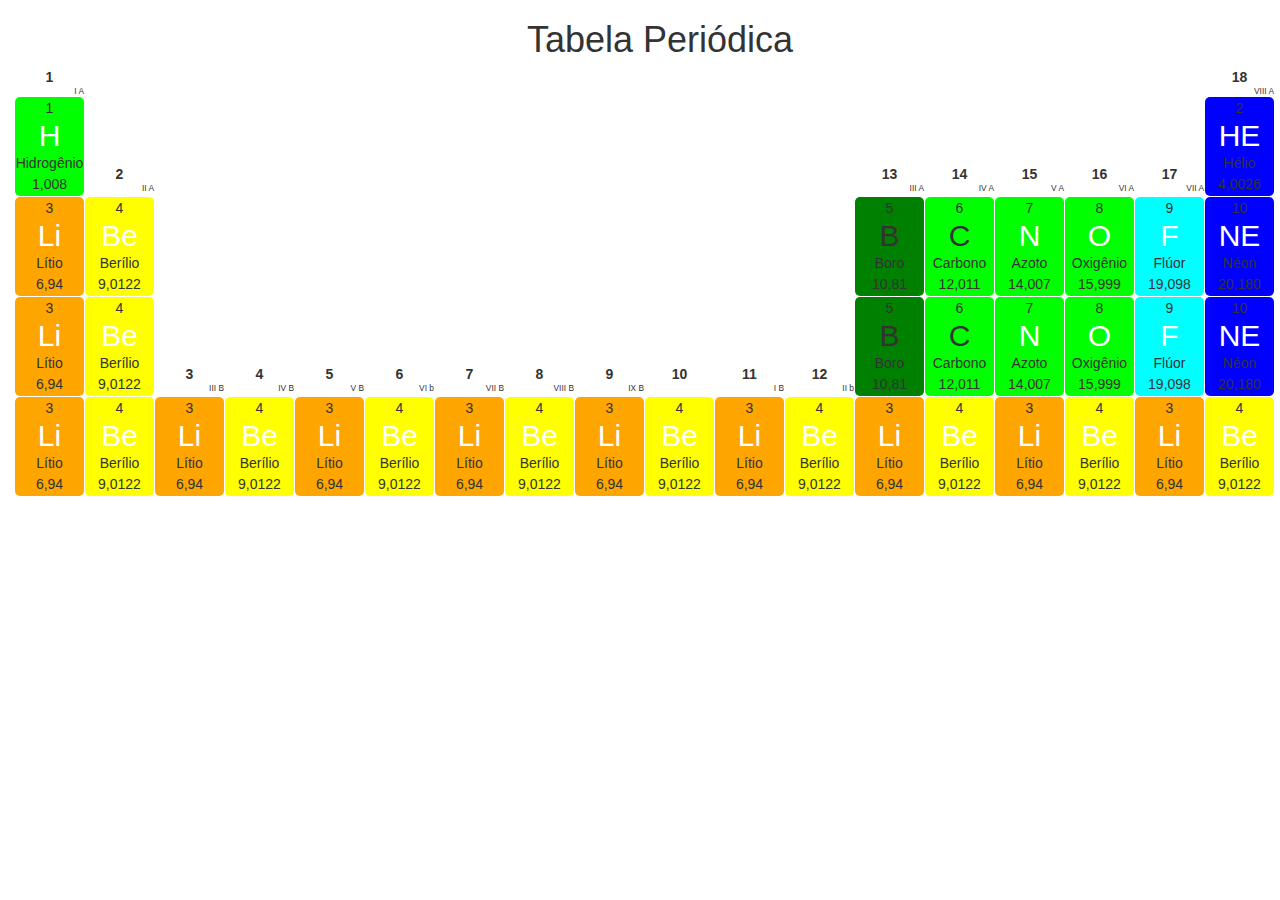
==== index.html @ c28693e0 "faz estrutura" ====
<!DOCTYPE html>
<html>
<head>
	<meta charset="UTF-8">
	<title>Tabela periódica</title>
	<link rel="stylesheet" type="text/css" href="css/bootstrap.min.css">
	<link rel="stylesheet" type="text/css" href="css/style.css">
	<script type="text/javascript" src="js/bootstrap.min.js"></script>
</head>
<body>
	<div class="container tabela">
		<div class="row">
			<h1 class="tabela__titulo text-center">Tabela Periódica</h1>
		</div>
		<div class="col-xs-12">

			<div id="zero_linha" class="row">

				<!-- 1A -->
				<div class="numero_coluna float-left">
					<h2 class="coluna__titulo text-center">1</h2>
					<p class="coluna__titulo--roman float-right">I A</p>
				</div>

				<!-- 8A -->
				<div class="numero_coluna float-left m-1120-l">
					<h2 class="coluna__titulo text-center">18</h2>
					<p class="coluna__titulo--roman float-right">VIII A</p>
				</div>
			</div>

			<!-- Primeira linha -->
			<div id="primera_linha" class="row">

				<div class="elemento elemento--verde-claro">
					<p class="elemento__num-atom text-center">1</p>
					<h2 class="elemento__sigla text--white text-center">H</h2>
					<p class="elemento__nome text-center">Hidrogênio</p>
					<p class="elemento__massa text-center">1,008</p>
				</div>

				<!-- 2A -->
				<div class="numero_coluna float-left numero_coluna--meio">
					<h2 class="coluna__titulo text-center">2</h2>
					<p class="coluna__titulo--roman float-right">II A</p>
				</div>

				<!-- 3A -->
				<div class="numero_coluna float-left m-700-l numero_coluna--meio ">
					<h2 class="coluna__titulo text-center">13</h2>
					<p class="coluna__titulo--roman float-right">III A</p>
				</div>

				<!-- 4A -->
				<div class="numero_coluna float-left numero_coluna--meio ">
					<h2 class="coluna__titulo text-center">14</h2>
					<p class="coluna__titulo--roman float-right">IV A</p>
				</div>

				<!-- 5A -->
				<div class="numero_coluna float-left numero_coluna--meio ">
					<h2 class="coluna__titulo text-center">15</h2>
					<p class="coluna__titulo--roman float-right">V A</p>
				</div>

				<!-- 6A -->
				<div class="numero_coluna float-left numero_coluna--meio ">
					<h2 class="coluna__titulo text-center">16</h2>
					<p class="coluna__titulo--roman float-right">VI A</p>
				</div>

				<!-- 7A -->
				<div class="numero_coluna float-left numero_coluna--meio ">
					<h2 class="coluna__titulo text-center">17</h2>
					<p class="coluna__titulo--roman float-right">VII A</p>
				</div>

				<div class="elemento elemento--azul">
					<p class="elemento__num-atom text-center">2</p>
					<h2 class="elemento__sigla text--white text-center">HE</h2>
					<p class="elemento__nome text-center">Hélio</p>
					<p class="elemento__massa text-center">4,0026</p>
				</div>
			</div>

			<!-- Segunda linha -->
			<div id="segunda_linha" class="row">
				
				<div class="elemento elemento--laranja">
					<p class="elemento__num-atom text-center">3</p>
					<h2 class="elemento__sigla text--white text-center">Li</h2>
					<p class="elemento__nome text-center">Lítio</p>
					<p class="elemento__massa text-center">6,94</p>
				</div>
				<div class="elemento elemento--amarelo">
					<p class="elemento__num-atom text-center">4</p>
					<h2 class="elemento__sigla text--white text-center">Be</h2>
					<p class="elemento__nome text-center">Berílio</p>
					<p class="elemento__massa text-center">9,0122</p>
				</div>

				<div class="elemento elemento--verde m-700-l">
					<p class="elemento__num-atom text-center">5</p>
					<h2 class="elemento__sigla text-center">B</h2>
					<p class="elemento__nome text-center">Boro</p>
					<p class="elemento__massa text-center">10,81</p>
				</div>
				<div class="elemento elemento--verde-claro">
					<p class="elemento__num-atom text-center">6</p>
					<h2 class="elemento__sigla text-center">C</h2>
					<p class="elemento__nome text-center">Carbono</p>
					<p class="elemento__massa text-center">12,011</p>
				</div>
				<div class="elemento elemento--verde-claro">
					<p class="elemento__num-atom text-center">7</p>
					<h2 class="elemento__sigla text--white text-center">N</h2>
					<p class="elemento__nome text-center">Azoto</p>
					<p class="elemento__massa text-center">14,007</p>
				</div>
				<div class="elemento elemento--verde-claro">
					<p class="elemento__num-atom text-center">8</p>
					<h2 class="elemento__sigla text--white text-center">O</h2>
					<p class="elemento__nome text-center">Oxigênio</p>
					<p class="elemento__massa text-center">15,999</p>
				</div>
				<div class="elemento elemento--ciano">
					<p class="elemento__num-atom text-center">9</p>
					<h2 class="elemento__sigla text--white text-center">F</h2>
					<p class="elemento__nome text-center">Flúor</p>
					<p class="elemento__massa text-center">19,098</p>
				</div>
				<div class="elemento elemento--azul">
					<p class="elemento__num-atom text-center">10</p>
					<h2 class="elemento__sigla text--white text-center">NE</h2>
					<p class="elemento__nome text-center">Néon</p>
					<p class="elemento__massa text-center">20,180</p>
				</div>

			</div>

			<!-- Tercera linha -->
			<div id="terceira_linha" class="row">
				
				<div class="elemento elemento--laranja">
					<p class="elemento__num-atom text-center">3</p>
					<h2 class="elemento__sigla text--white text-center">Li</h2>
					<p class="elemento__nome text-center">Lítio</p>
					<p class="elemento__massa text-center">6,94</p>
				</div>
				<div class="elemento elemento--amarelo">
					<p class="elemento__num-atom text-center">4</p>
					<h2 class="elemento__sigla text--white text-center">Be</h2>
					<p class="elemento__nome text-center">Berílio</p>
					<p class="elemento__massa text-center">9,0122</p>
				</div>

				<!-- Famílias -->
				<!-- 3B -->
				<div class="numero_coluna float-left numero_coluna--meio ">
					<h2 class="coluna__titulo text-center">3</h2>
					<p class="coluna__titulo--roman float-right">III B</p>
				</div>

				<!-- 4B -->
				<div class="numero_coluna float-left numero_coluna--meio ">
					<h2 class="coluna__titulo text-center">4</h2>
					<p class="coluna__titulo--roman float-right">IV B</p>
				</div>

				<!-- 5B -->
				<div class="numero_coluna float-left numero_coluna--meio ">
					<h2 class="coluna__titulo text-center">5</h2>
					<p class="coluna__titulo--roman float-right">V B</p>
				</div>

				<!-- 6B -->
				<div class="numero_coluna float-left numero_coluna--meio ">
					<h2 class="coluna__titulo text-center">6</h2>
					<p class="coluna__titulo--roman float-right">VI b</p>
				</div>

				<!-- 7B -->
				<div class="numero_coluna float-left numero_coluna--meio ">
					<h2 class="coluna__titulo text-center">7</h2>
					<p class="coluna__titulo--roman float-right">VII B</p>
				</div>

				<!-- 8B -->
				<div class="numero_coluna float-left numero_coluna--meio ">
					<h2 class="coluna__titulo text-center">8</h2>
					<p class="coluna__titulo--roman float-right">VIII B</p>
				</div>

				<!-- 9B -->
				<div class="numero_coluna float-left numero_coluna--meio ">
					<h2 class="coluna__titulo text-center">9</h2>
					<p class="coluna__titulo--roman float-right">IX B</p>
				</div>

				<!-- 10B -->
				<div class="numero_coluna float-left numero_coluna--meio ">
					<h2 class="coluna__titulo text-center">10</h2>
					<p class="coluna__titulo--roman float-right"></p>
				</div>

				<!-- 11B -->
				<div class="numero_coluna float-left numero_coluna--meio ">
					<h2 class="coluna__titulo text-center">11</h2>
					<p class="coluna__titulo--roman float-right">I B</p>
				</div>

				<!-- 12B -->
				<div class="numero_coluna float-left numero_coluna--meio ">
					<h2 class="coluna__titulo text-center">12</h2>
					<p class="coluna__titulo--roman float-right">II b</p>
				</div>

				<div class="elemento elemento--verde">
					<p class="elemento__num-atom text-center">5</p>
					<h2 class="elemento__sigla text-center">B</h2>
					<p class="elemento__nome text-center">Boro</p>
					<p class="elemento__massa text-center">10,81</p>
				</div>
				<div class="elemento elemento--verde-claro">
					<p class="elemento__num-atom text-center">6</p>
					<h2 class="elemento__sigla text-center">C</h2>
					<p class="elemento__nome text-center">Carbono</p>
					<p class="elemento__massa text-center">12,011</p>
				</div>
				<div class="elemento elemento--verde-claro">
					<p class="elemento__num-atom text-center">7</p>
					<h2 class="elemento__sigla text--white text-center">N</h2>
					<p class="elemento__nome text-center">Azoto</p>
					<p class="elemento__massa text-center">14,007</p>
				</div>
				<div class="elemento elemento--verde-claro">
					<p class="elemento__num-atom text-center">8</p>
					<h2 class="elemento__sigla text--white text-center">O</h2>
					<p class="elemento__nome text-center">Oxigênio</p>
					<p class="elemento__massa text-center">15,999</p>
				</div>
				<div class="elemento elemento--ciano">
					<p class="elemento__num-atom text-center">9</p>
					<h2 class="elemento__sigla text--white text-center">F</h2>
					<p class="elemento__nome text-center">Flúor</p>
					<p class="elemento__massa text-center">19,098</p>
				</div>
				<div class="elemento elemento--azul">
					<p class="elemento__num-atom text-center">10</p>
					<h2 class="elemento__sigla text--white text-center">NE</h2>
					<p class="elemento__nome text-center">Néon</p>
					<p class="elemento__massa text-center">20,180</p>
				</div>

			</div>

			<!-- Tercera linha -->
			<div id="quarta_linha" class="row">
				
				<!-- Esquerda -->
				<div class="elemento elemento--laranja">
					<p class="elemento__num-atom text-center">3</p>
					<h2 class="elemento__sigla text--white text-center">Li</h2>
					<p class="elemento__nome text-center">Lítio</p>
					<p class="elemento__massa text-center">6,94</p>
				</div>
				<div class="elemento elemento--amarelo">
					<p class="elemento__num-atom text-center">4</p>
					<h2 class="elemento__sigla text--white text-center">Be</h2>
					<p class="elemento__nome text-center">Berílio</p>
					<p class="elemento__massa text-center">9,0122</p>
				</div>
				<div class="elemento elemento--laranja">
					<p class="elemento__num-atom text-center">3</p>
					<h2 class="elemento__sigla text--white text-center">Li</h2>
					<p class="elemento__nome text-center">Lítio</p>
					<p class="elemento__massa text-center">6,94</p>
				</div>
				<div class="elemento elemento--amarelo">
					<p class="elemento__num-atom text-center">4</p>
					<h2 class="elemento__sigla text--white text-center">Be</h2>
					<p class="elemento__nome text-center">Berílio</p>
					<p class="elemento__massa text-center">9,0122</p>
				</div>
				<div class="elemento elemento--laranja">
					<p class="elemento__num-atom text-center">3</p>
					<h2 class="elemento__sigla text--white text-center">Li</h2>
					<p class="elemento__nome text-center">Lítio</p>
					<p class="elemento__massa text-center">6,94</p>
				</div>
				<div class="elemento elemento--amarelo">
					<p class="elemento__num-atom text-center">4</p>
					<h2 class="elemento__sigla text--white text-center">Be</h2>
					<p class="elemento__nome text-center">Berílio</p>
					<p class="elemento__massa text-center">9,0122</p>
				</div>
				<div class="elemento elemento--laranja">
					<p class="elemento__num-atom text-center">3</p>
					<h2 class="elemento__sigla text--white text-center">Li</h2>
					<p class="elemento__nome text-center">Lítio</p>
					<p class="elemento__massa text-center">6,94</p>
				</div>
				<div class="elemento elemento--amarelo">
					<p class="elemento__num-atom text-center">4</p>
					<h2 class="elemento__sigla text--white text-center">Be</h2>
					<p class="elemento__nome text-center">Berílio</p>
					<p class="elemento__massa text-center">9,0122</p>
				</div>
				<div class="elemento elemento--laranja">
					<p class="elemento__num-atom text-center">3</p>
					<h2 class="elemento__sigla text--white text-center">Li</h2>
					<p class="elemento__nome text-center">Lítio</p>
					<p class="elemento__massa text-center">6,94</p>
				</div>
				<div class="elemento elemento--amarelo">
					<p class="elemento__num-atom text-center">4</p>
					<h2 class="elemento__sigla text--white text-center">Be</h2>
					<p class="elemento__nome text-center">Berílio</p>
					<p class="elemento__massa text-center">9,0122</p>
				</div>
				<div class="elemento elemento--laranja">
					<p class="elemento__num-atom text-center">3</p>
					<h2 class="elemento__sigla text--white text-center">Li</h2>
					<p class="elemento__nome text-center">Lítio</p>
					<p class="elemento__massa text-center">6,94</p>
				</div>
				<div class="elemento elemento--amarelo">
					<p class="elemento__num-atom text-center">4</p>
					<h2 class="elemento__sigla text--white text-center">Be</h2>
					<p class="elemento__nome text-center">Berílio</p>
					<p class="elemento__massa text-center">9,0122</p>
				</div>
				<div class="elemento elemento--laranja">
					<p class="elemento__num-atom text-center">3</p>
					<h2 class="elemento__sigla text--white text-center">Li</h2>
					<p class="elemento__nome text-center">Lítio</p>
					<p class="elemento__massa text-center">6,94</p>
				</div>
				<div class="elemento elemento--amarelo">
					<p class="elemento__num-atom text-center">4</p>
					<h2 class="elemento__sigla text--white text-center">Be</h2>
					<p class="elemento__nome text-center">Berílio</p>
					<p class="elemento__massa text-center">9,0122</p>
				</div>
				<div class="elemento elemento--laranja">
					<p class="elemento__num-atom text-center">3</p>
					<h2 class="elemento__sigla text--white text-center">Li</h2>
					<p class="elemento__nome text-center">Lítio</p>
					<p class="elemento__massa text-center">6,94</p>
				</div>
				<div class="elemento elemento--amarelo">
					<p class="elemento__num-atom text-center">4</p>
					<h2 class="elemento__sigla text--white text-center">Be</h2>
					<p class="elemento__nome text-center">Berílio</p>
					<p class="elemento__massa text-center">9,0122</p>
				</div>
				<div class="elemento elemento--laranja">
					<p class="elemento__num-atom text-center">3</p>
					<h2 class="elemento__sigla text--white text-center">Li</h2>
					<p class="elemento__nome text-center">Lítio</p>
					<p class="elemento__massa text-center">6,94</p>
				</div>
				<div class="elemento elemento--amarelo">
					<p class="elemento__num-atom text-center">4</p>
					<h2 class="elemento__sigla text--white text-center">Be</h2>
					<p class="elemento__nome text-center">Berílio</p>
					<p class="elemento__massa text-center">9,0122</p>
				</div>

			</div>


		</div>
	</div>

</body>
</html>
---- css/style.css ----
.tabela__titulo {
	width: 100%;
}

.tabela {
	width: 1320px; /*  18*(largura do elemento + margem) + 60 do padding da row */
}

.numero_coluna {
	float-left;
	width: 69px; /* largura do elemento */
	margin-right: 1px;
}

.numero_coluna--meio {
	height:99px;
	padding-top: 70px;
}

.coluna__titulo {
	font-size: 1em;
	font-weight: bold;
	margin: 0px;
}

.coluna__titulo--roman {
	margin: 0px;
	font-size: 0.6em;
}

.elemento {
	height:99px;
	width:69px;
	margin-bottom: 1px;
	margin-left: 0px;
	margin-right: 1px;
	margin-top: 0px;
	border-radius: 5px;
	float:left;
}

.elemento--verde-claro {
	background-color: lime;
}

.elemento--azul {
	background-color: blue;
}

.elemento--amarelo {
	background-color: yellow;
}

.elemento--laranja {
	background-color: orange;
}

.elemento--verde {
	background-color: green;
}

.elemento--ciano {
	background-color: cyan;
}

.text--white {
	color:white;
}

.elemento__num-atom {
	margin-top: 1px;
	margin-bottom: 1px; 
}

.elemento__sigla {
	margin-top: 1px;
	margin-bottom: 1px; 
}

.elemento__nome {
	margin-top: 1px;
	margin-bottom: 1px; 
}

.elemento__massa {
	margin-top: 1px;
	margin-bottom: 1px; 
}

.float-right {
	float:right;
}

.float-left {
	float:left;
}

.m-1120-l {
	margin-left: 1120px;
}

.m-700-l {
	margin-left: 700px;
}
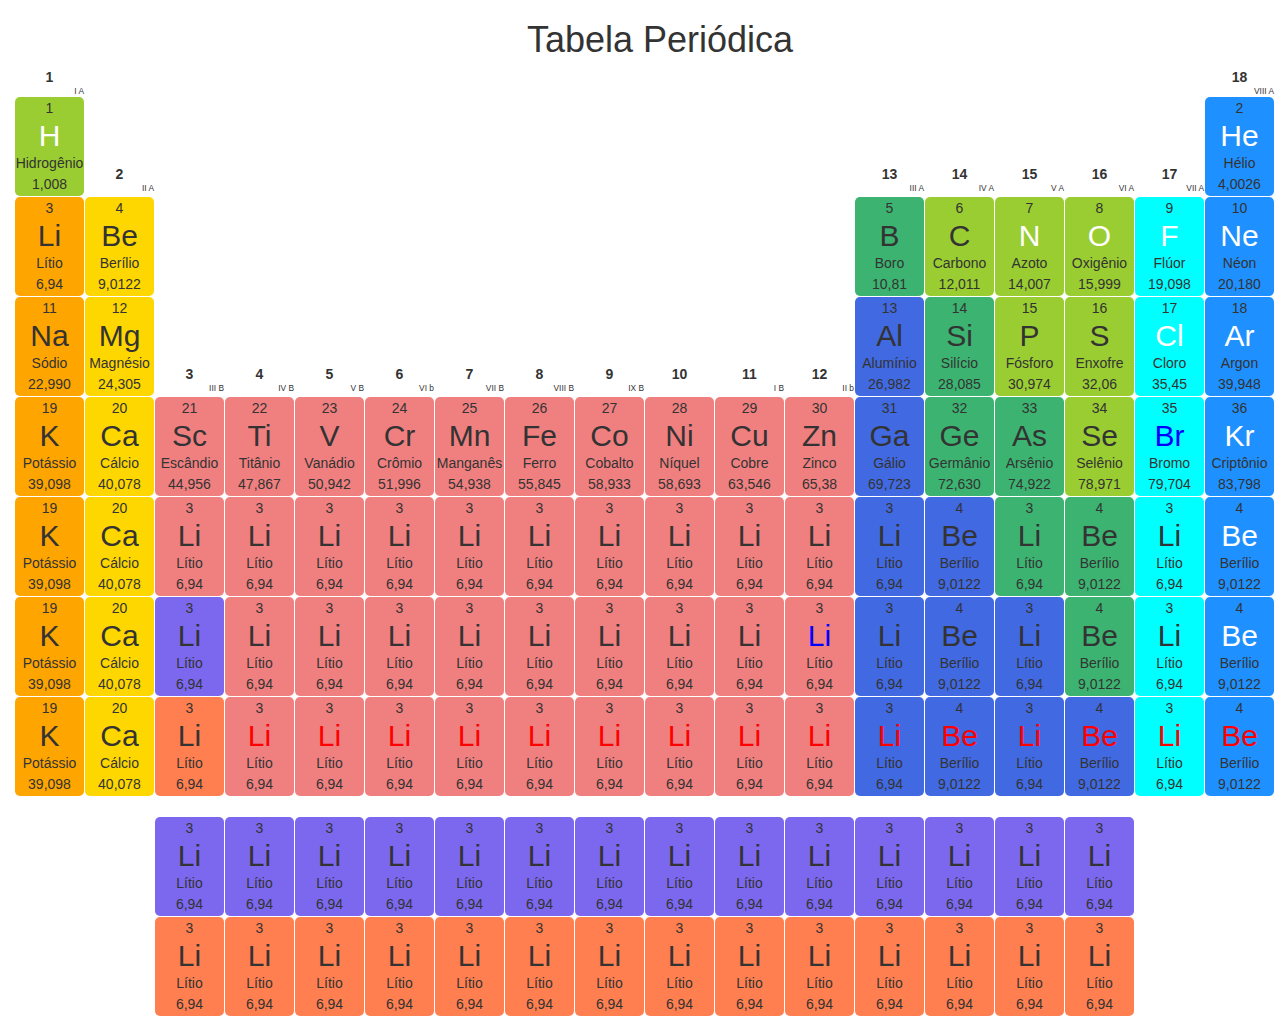
==== commit c66a5935: "corzinhas novas" ====
--- a/index.html
+++ b/index.html
@@ -29,6 +29,8 @@
 				</div>
 			</div>
 
+
+
 			<!-- Primeira linha -->
 			<div id="primera_linha" class="row">
 
@@ -77,7 +79,7 @@
 
 				<div class="elemento elemento--azul">
 					<p class="elemento__num-atom text-center">2</p>
-					<h2 class="elemento__sigla text--white text-center">HE</h2>
+					<h2 class="elemento__sigla text--white text-center">He</h2>
 					<p class="elemento__nome text-center">Hélio</p>
 					<p class="elemento__massa text-center">4,0026</p>
 				</div>
@@ -88,16 +90,17 @@
 				
 				<div class="elemento elemento--laranja">
 					<p class="elemento__num-atom text-center">3</p>
-					<h2 class="elemento__sigla text--white text-center">Li</h2>
+					<h2 class="elemento__sigla text-center">Li</h2>
 					<p class="elemento__nome text-center">Lítio</p>
 					<p class="elemento__massa text-center">6,94</p>
 				</div>
 				<div class="elemento elemento--amarelo">
 					<p class="elemento__num-atom text-center">4</p>
-					<h2 class="elemento__sigla text--white text-center">Be</h2>
+					<h2 class="elemento__sigla text-center">Be</h2>
 					<p class="elemento__nome text-center">Berílio</p>
 					<p class="elemento__massa text-center">9,0122</p>
 				</div>
+
 
 				<div class="elemento elemento--verde m-700-l">
 					<p class="elemento__num-atom text-center">5</p>
@@ -131,7 +134,7 @@
 				</div>
 				<div class="elemento elemento--azul">
 					<p class="elemento__num-atom text-center">10</p>
-					<h2 class="elemento__sigla text--white text-center">NE</h2>
+					<h2 class="elemento__sigla text--white text-center">Ne</h2>
 					<p class="elemento__nome text-center">Néon</p>
 					<p class="elemento__massa text-center">20,180</p>
 				</div>
@@ -142,234 +145,761 @@
 			<div id="terceira_linha" class="row">
 				
 				<div class="elemento elemento--laranja">
-					<p class="elemento__num-atom text-center">3</p>
-					<h2 class="elemento__sigla text--white text-center">Li</h2>
-					<p class="elemento__nome text-center">Lítio</p>
-					<p class="elemento__massa text-center">6,94</p>
+					<p class="elemento__num-atom text-center">11</p>
+					<h2 class="elemento__sigla text-center">Na</h2>
+					<p class="elemento__nome text-center">Sódio</p>
+					<p class="elemento__massa text-center">22,990</p>
 				</div>
 				<div class="elemento elemento--amarelo">
+					<p class="elemento__num-atom text-center">12</p>
+					<h2 class="elemento__sigla text-center">Mg</h2>
+					<p class="elemento__nome text-center">Magnésio</p>
+					<p class="elemento__massa text-center">24,305</p>
+				</div>
+
+				<!-- Famílias -->
+				<!-- 3B -->
+				<div class="numero_coluna float-left numero_coluna--meio ">
+					<h2 class="coluna__titulo text-center">3</h2>
+					<p class="coluna__titulo--roman float-right">III B</p>
+				</div>
+
+				<!-- 4B -->
+				<div class="numero_coluna float-left numero_coluna--meio ">
+					<h2 class="coluna__titulo text-center">4</h2>
+					<p class="coluna__titulo--roman float-right">IV B</p>
+				</div>
+
+				<!-- 5B -->
+				<div class="numero_coluna float-left numero_coluna--meio ">
+					<h2 class="coluna__titulo text-center">5</h2>
+					<p class="coluna__titulo--roman float-right">V B</p>
+				</div>
+
+				<!-- 6B -->
+				<div class="numero_coluna float-left numero_coluna--meio ">
+					<h2 class="coluna__titulo text-center">6</h2>
+					<p class="coluna__titulo--roman float-right">VI b</p>
+				</div>
+
+				<!-- 7B -->
+				<div class="numero_coluna float-left numero_coluna--meio ">
+					<h2 class="coluna__titulo text-center">7</h2>
+					<p class="coluna__titulo--roman float-right">VII B</p>
+				</div>
+
+				<!-- 8B -->
+				<div class="numero_coluna float-left numero_coluna--meio ">
+					<h2 class="coluna__titulo text-center">8</h2>
+					<p class="coluna__titulo--roman float-right">VIII B</p>
+				</div>
+
+				<!-- 9B -->
+				<div class="numero_coluna float-left numero_coluna--meio ">
+					<h2 class="coluna__titulo text-center">9</h2>
+					<p class="coluna__titulo--roman float-right">IX B</p>
+				</div>
+
+				<!-- 10B -->
+				<div class="numero_coluna float-left numero_coluna--meio ">
+					<h2 class="coluna__titulo text-center">10</h2>
+					<p class="coluna__titulo--roman float-right"></p>
+				</div>
+
+				<!-- 11B -->
+				<div class="numero_coluna float-left numero_coluna--meio ">
+					<h2 class="coluna__titulo text-center">11</h2>
+					<p class="coluna__titulo--roman float-right">I B</p>
+				</div>
+
+				<!-- 12B -->
+				<div class="numero_coluna float-left numero_coluna--meio ">
+					<h2 class="coluna__titulo text-center">12</h2>
+					<p class="coluna__titulo--roman float-right">II b</p>
+				</div>
+
+				<div class="elemento elemento--azul-royal">
+					<p class="elemento__num-atom text-center">13</p>
+					<h2 class="elemento__sigla text-center">Al</h2>
+					<p class="elemento__nome text-center">Alumínio</p>
+					<p class="elemento__massa text-center">26,982</p>
+				</div>
+				<div class="elemento elemento--verde">
+					<p class="elemento__num-atom text-center">14</p>
+					<h2 class="elemento__sigla text-center">Si</h2>
+					<p class="elemento__nome text-center">Silício</p>
+					<p class="elemento__massa text-center">28,085</p>
+				</div>
+				<div class="elemento elemento--verde-claro">
+					<p class="elemento__num-atom text-center">15</p>
+					<h2 class="elemento__sigla text-center">P</h2>
+					<p class="elemento__nome text-center">Fósforo</p>
+					<p class="elemento__massa text-center">30,974</p>
+				</div>
+				<div class="elemento elemento--verde-claro">
+					<p class="elemento__num-atom text-center">16</p>
+					<h2 class="elemento__sigla text-center">S</h2>
+					<p class="elemento__nome text-center">Enxofre</p>
+					<p class="elemento__massa text-center">32,06</p>
+				</div>
+				<div class="elemento elemento--ciano">
+					<p class="elemento__num-atom text-center">17</p>
+					<h2 class="elemento__sigla text--white text-center">Cl</h2>
+					<p class="elemento__nome text-center">Cloro</p>
+					<p class="elemento__massa text-center">35,45</p>
+				</div>
+				<div class="elemento elemento--azul">
+					<p class="elemento__num-atom text-center">18</p>
+					<h2 class="elemento__sigla text--white text-center">Ar</h2>
+					<p class="elemento__nome text-center">Argon</p>
+					<p class="elemento__massa text-center">39,948</p>
+				</div>
+
+			</div>
+
+			<!-- Quarta linha -->
+			<div id="quarta_linha" class="row">
+				
+				<!-- Esquerda -->
+				<div class="elemento elemento--laranja">
+					<p class="elemento__num-atom text-center">19</p>
+					<h2 class="elemento__sigla text-center">K</h2>
+					<p class="elemento__nome text-center">Potássio</p>
+					<p class="elemento__massa text-center">39,098</p>
+				</div>
+				<div class="elemento elemento--amarelo">
+					<p class="elemento__num-atom text-center">20</p>
+					<h2 class="elemento__sigla text-center">Ca</h2>
+					<p class="elemento__nome text-center">Cálcio</p>
+					<p class="elemento__massa text-center">40,078</p>
+				</div>
+				<div class="elemento elemento--rosa">
+					<p class="elemento__num-atom text-center">21</p>
+					<h2 class="elemento__sigla text-center">Sc</h2>
+					<p class="elemento__nome text-center">Escândio</p>
+					<p class="elemento__massa text-center">44,956</p>
+				</div>
+				<div class="elemento elemento--rosa">
+					<p class="elemento__num-atom text-center">22</p>
+					<h2 class="elemento__sigla text-center">Ti</h2>
+					<p class="elemento__nome text-center">Titânio</p>
+					<p class="elemento__massa text-center">47,867</p>
+				</div>
+				<div class="elemento elemento--rosa">
+					<p class="elemento__num-atom text-center">23</p>
+					<h2 class="elemento__sigla text-center">V</h2>
+					<p class="elemento__nome text-center">Vanádio</p>
+					<p class="elemento__massa text-center">50,942</p>
+				</div>
+				<div class="elemento elemento--rosa">
+					<p class="elemento__num-atom text-center">24</p>
+					<h2 class="elemento__sigla text-center">Cr</h2>
+					<p class="elemento__nome text-center">Crômio</p>
+					<p class="elemento__massa text-center">51,996</p>
+				</div>
+				<div class="elemento elemento--rosa">
+					<p class="elemento__num-atom text-center">25</p>
+					<h2 class="elemento__sigla text-center">Mn</h2>
+					<p class="elemento__nome text-center">Manganês</p>
+					<p class="elemento__massa text-center">54,938</p>
+				</div>
+				<div class="elemento elemento--rosa">
+					<p class="elemento__num-atom text-center">26</p>
+					<h2 class="elemento__sigla text-center">Fe</h2>
+					<p class="elemento__nome text-center">Ferro</p>
+					<p class="elemento__massa text-center">55,845</p>
+				</div>
+				<div class="elemento elemento--rosa">
+					<p class="elemento__num-atom text-center">27</p>
+					<h2 class="elemento__sigla text-center">Co</h2>
+					<p class="elemento__nome text-center">Cobalto</p>
+					<p class="elemento__massa text-center">58,933</p>
+				</div>
+				<div class="elemento elemento--rosa">
+					<p class="elemento__num-atom text-center">28</p>
+					<h2 class="elemento__sigla text-center">Ni</h2>
+					<p class="elemento__nome text-center">Níquel</p>
+					<p class="elemento__massa text-center">58,693</p>
+				</div>
+				<div class="elemento elemento--rosa">
+					<p class="elemento__num-atom text-center">29</p>
+					<h2 class="elemento__sigla text-center">Cu</h2>
+					<p class="elemento__nome text-center">Cobre</p>
+					<p class="elemento__massa text-center">63,546</p>
+				</div>
+				<div class="elemento elemento--rosa">
+					<p class="elemento__num-atom text-center">30</p>
+					<h2 class="elemento__sigla text-center">Zn</h2>
+					<p class="elemento__nome text-center">Zinco</p>
+					<p class="elemento__massa text-center">65,38</p>
+				</div>
+				<div class="elemento elemento--azul-royal">
+					<p class="elemento__num-atom text-center">31</p>
+					<h2 class="elemento__sigla text-center">Ga</h2>
+					<p class="elemento__nome text-center">Gálio</p>
+					<p class="elemento__massa text-center">69,723</p>
+				</div>
+				<div class="elemento elemento--verde">
+					<p class="elemento__num-atom text-center">32</p>
+					<h2 class="elemento__sigla text-center">Ge</h2>
+					<p class="elemento__nome text-center">Germânio</p>
+					<p class="elemento__massa text-center">72,630</p>
+				</div>
+				<div class="elemento elemento--verde">
+					<p class="elemento__num-atom text-center">33</p>
+					<h2 class="elemento__sigla text-center">As</h2>
+					<p class="elemento__nome text-center">Arsênio</p>
+					<p class="elemento__massa text-center">74,922</p>
+				</div>
+				<div class="elemento elemento--verde-claro">
+					<p class="elemento__num-atom text-center">34</p>
+					<h2 class="elemento__sigla text-center">Se</h2>
+					<p class="elemento__nome text-center">Selênio</p>
+					<p class="elemento__massa text-center">78,971</p>
+				</div>
+				<div class="elemento elemento--ciano">
+					<p class="elemento__num-atom text-center">35</p>
+					<h2 class="elemento__sigla text--blue text-center">Br</h2>
+					<p class="elemento__nome text-center">Bromo</p>
+					<p class="elemento__massa text-center">79,704</p>
+				</div>
+				<div class="elemento elemento--azul">
+					<p class="elemento__num-atom text-center">36</p>
+					<h2 class="elemento__sigla text--white text-center">Kr</h2>
+					<p class="elemento__nome text-center">Criptônio</p>
+					<p class="elemento__massa text-center">83,798</p>
+				</div>
+
+			</div>
+
+			<!-- Quinta linha -->
+			<div id="quinta_linha" class="row">
+				
+				<!-- Esquerda -->
+				<div class="elemento elemento--laranja">
+					<p class="elemento__num-atom text-center">19</p>
+					<h2 class="elemento__sigla text-center">K</h2>
+					<p class="elemento__nome text-center">Potássio</p>
+					<p class="elemento__massa text-center">39,098</p>
+				</div>
+				<div class="elemento elemento--amarelo">
+					<p class="elemento__num-atom text-center">20</p>
+					<h2 class="elemento__sigla text-center">Ca</h2>
+					<p class="elemento__nome text-center">Cálcio</p>
+					<p class="elemento__massa text-center">40,078</p>
+				</div>
+				<div class="elemento elemento--rosa">
+					<p class="elemento__num-atom text-center">3</p>
+					<h2 class="elemento__sigla text-center">Li</h2>
+					<p class="elemento__nome text-center">Lítio</p>
+					<p class="elemento__massa text-center">6,94</p>
+				</div>
+				<div class="elemento elemento--rosa">
+					<p class="elemento__num-atom text-center">3</p>
+					<h2 class="elemento__sigla text-center">Li</h2>
+					<p class="elemento__nome text-center">Lítio</p>
+					<p class="elemento__massa text-center">6,94</p>
+				</div>
+				<div class="elemento elemento--rosa">
+					<p class="elemento__num-atom text-center">3</p>
+					<h2 class="elemento__sigla text-center">Li</h2>
+					<p class="elemento__nome text-center">Lítio</p>
+					<p class="elemento__massa text-center">6,94</p>
+				</div>
+				<div class="elemento elemento--rosa">
+					<p class="elemento__num-atom text-center">3</p>
+					<h2 class="elemento__sigla text-center">Li</h2>
+					<p class="elemento__nome text-center">Lítio</p>
+					<p class="elemento__massa text-center">6,94</p>
+				</div>
+				<div class="elemento elemento--rosa">
+					<p class="elemento__num-atom text-center">3</p>
+					<h2 class="elemento__sigla text-center">Li</h2>
+					<p class="elemento__nome text-center">Lítio</p>
+					<p class="elemento__massa text-center">6,94</p>
+				</div>
+				<div class="elemento elemento--rosa">
+					<p class="elemento__num-atom text-center">3</p>
+					<h2 class="elemento__sigla text-center">Li</h2>
+					<p class="elemento__nome text-center">Lítio</p>
+					<p class="elemento__massa text-center">6,94</p>
+				</div>
+				<div class="elemento elemento--rosa">
+					<p class="elemento__num-atom text-center">3</p>
+					<h2 class="elemento__sigla text-center">Li</h2>
+					<p class="elemento__nome text-center">Lítio</p>
+					<p class="elemento__massa text-center">6,94</p>
+				</div>
+				<div class="elemento elemento--rosa">
+					<p class="elemento__num-atom text-center">3</p>
+					<h2 class="elemento__sigla text-center">Li</h2>
+					<p class="elemento__nome text-center">Lítio</p>
+					<p class="elemento__massa text-center">6,94</p>
+				</div>
+				<div class="elemento elemento--rosa">
+					<p class="elemento__num-atom text-center">3</p>
+					<h2 class="elemento__sigla text-center">Li</h2>
+					<p class="elemento__nome text-center">Lítio</p>
+					<p class="elemento__massa text-center">6,94</p>
+				</div>
+				<div class="elemento elemento--rosa">
+					<p class="elemento__num-atom text-center">3</p>
+					<h2 class="elemento__sigla text-center">Li</h2>
+					<p class="elemento__nome text-center">Lítio</p>
+					<p class="elemento__massa text-center">6,94</p>
+				</div>
+				<div class="elemento elemento--azul-royal">
+					<p class="elemento__num-atom text-center">3</p>
+					<h2 class="elemento__sigla text-center">Li</h2>
+					<p class="elemento__nome text-center">Lítio</p>
+					<p class="elemento__massa text-center">6,94</p>
+				</div>
+				<div class="elemento elemento--azul-royal">
+					<p class="elemento__num-atom text-center">4</p>
+					<h2 class="elemento__sigla text-center">Be</h2>
+					<p class="elemento__nome text-center">Berílio</p>
+					<p class="elemento__massa text-center">9,0122</p>
+				</div>
+				<div class="elemento elemento--verde">
+					<p class="elemento__num-atom text-center">3</p>
+					<h2 class="elemento__sigla text-center">Li</h2>
+					<p class="elemento__nome text-center">Lítio</p>
+					<p class="elemento__massa text-center">6,94</p>
+				</div>
+				<div class="elemento elemento--verde">
+					<p class="elemento__num-atom text-center">4</p>
+					<h2 class="elemento__sigla text-center">Be</h2>
+					<p class="elemento__nome text-center">Berílio</p>
+					<p class="elemento__massa text-center">9,0122</p>
+				</div>
+				<div class="elemento elemento--ciano">
+					<p class="elemento__num-atom text-center">3</p>
+					<h2 class="elemento__sigla text-center">Li</h2>
+					<p class="elemento__nome text-center">Lítio</p>
+					<p class="elemento__massa text-center">6,94</p>
+				</div>
+				<div class="elemento elemento--azul">
 					<p class="elemento__num-atom text-center">4</p>
 					<h2 class="elemento__sigla text--white text-center">Be</h2>
 					<p class="elemento__nome text-center">Berílio</p>
 					<p class="elemento__massa text-center">9,0122</p>
 				</div>
 
-				<!-- Famílias -->
-				<!-- 3B -->
-				<div class="numero_coluna float-left numero_coluna--meio ">
-					<h2 class="coluna__titulo text-center">3</h2>
-					<p class="coluna__titulo--roman float-right">III B</p>
-				</div>
-
-				<!-- 4B -->
-				<div class="numero_coluna float-left numero_coluna--meio ">
-					<h2 class="coluna__titulo text-center">4</h2>
-					<p class="coluna__titulo--roman float-right">IV B</p>
-				</div>
-
-				<!-- 5B -->
-				<div class="numero_coluna float-left numero_coluna--meio ">
-					<h2 class="coluna__titulo text-center">5</h2>
-					<p class="coluna__titulo--roman float-right">V B</p>
-				</div>
-
-				<!-- 6B -->
-				<div class="numero_coluna float-left numero_coluna--meio ">
-					<h2 class="coluna__titulo text-center">6</h2>
-					<p class="coluna__titulo--roman float-right">VI b</p>
-				</div>
-
-				<!-- 7B -->
-				<div class="numero_coluna float-left numero_coluna--meio ">
-					<h2 class="coluna__titulo text-center">7</h2>
-					<p class="coluna__titulo--roman float-right">VII B</p>
-				</div>
-
-				<!-- 8B -->
-				<div class="numero_coluna float-left numero_coluna--meio ">
-					<h2 class="coluna__titulo text-center">8</h2>
-					<p class="coluna__titulo--roman float-right">VIII B</p>
-				</div>
-
-				<!-- 9B -->
-				<div class="numero_coluna float-left numero_coluna--meio ">
-					<h2 class="coluna__titulo text-center">9</h2>
-					<p class="coluna__titulo--roman float-right">IX B</p>
-				</div>
-
-				<!-- 10B -->
-				<div class="numero_coluna float-left numero_coluna--meio ">
-					<h2 class="coluna__titulo text-center">10</h2>
-					<p class="coluna__titulo--roman float-right"></p>
-				</div>
-
-				<!-- 11B -->
-				<div class="numero_coluna float-left numero_coluna--meio ">
-					<h2 class="coluna__titulo text-center">11</h2>
-					<p class="coluna__titulo--roman float-right">I B</p>
-				</div>
-
-				<!-- 12B -->
-				<div class="numero_coluna float-left numero_coluna--meio ">
-					<h2 class="coluna__titulo text-center">12</h2>
-					<p class="coluna__titulo--roman float-right">II b</p>
-				</div>
-
-				<div class="elemento elemento--verde">
-					<p class="elemento__num-atom text-center">5</p>
-					<h2 class="elemento__sigla text-center">B</h2>
-					<p class="elemento__nome text-center">Boro</p>
-					<p class="elemento__massa text-center">10,81</p>
-				</div>
-				<div class="elemento elemento--verde-claro">
-					<p class="elemento__num-atom text-center">6</p>
-					<h2 class="elemento__sigla text-center">C</h2>
-					<p class="elemento__nome text-center">Carbono</p>
-					<p class="elemento__massa text-center">12,011</p>
-				</div>
-				<div class="elemento elemento--verde-claro">
-					<p class="elemento__num-atom text-center">7</p>
-					<h2 class="elemento__sigla text--white text-center">N</h2>
-					<p class="elemento__nome text-center">Azoto</p>
-					<p class="elemento__massa text-center">14,007</p>
-				</div>
-				<div class="elemento elemento--verde-claro">
-					<p class="elemento__num-atom text-center">8</p>
-					<h2 class="elemento__sigla text--white text-center">O</h2>
-					<p class="elemento__nome text-center">Oxigênio</p>
-					<p class="elemento__massa text-center">15,999</p>
-				</div>
-				<div class="elemento elemento--ciano">
-					<p class="elemento__num-atom text-center">9</p>
-					<h2 class="elemento__sigla text--white text-center">F</h2>
-					<p class="elemento__nome text-center">Flúor</p>
-					<p class="elemento__massa text-center">19,098</p>
-				</div>
-				<div class="elemento elemento--azul">
-					<p class="elemento__num-atom text-center">10</p>
-					<h2 class="elemento__sigla text--white text-center">NE</h2>
-					<p class="elemento__nome text-center">Néon</p>
-					<p class="elemento__massa text-center">20,180</p>
-				</div>
-
-			</div>
-
-			<!-- Tercera linha -->
-			<div id="quarta_linha" class="row">
+			</div>
+
+			<!-- Sexta linha -->
+			<div id="sexta_linha" class="row">
 				
 				<!-- Esquerda -->
 				<div class="elemento elemento--laranja">
-					<p class="elemento__num-atom text-center">3</p>
-					<h2 class="elemento__sigla text--white text-center">Li</h2>
-					<p class="elemento__nome text-center">Lítio</p>
-					<p class="elemento__massa text-center">6,94</p>
+					<p class="elemento__num-atom text-center">19</p>
+					<h2 class="elemento__sigla text-center">K</h2>
+					<p class="elemento__nome text-center">Potássio</p>
+					<p class="elemento__massa text-center">39,098</p>
 				</div>
 				<div class="elemento elemento--amarelo">
+					<p class="elemento__num-atom text-center">20</p>
+					<h2 class="elemento__sigla text-center">Ca</h2>
+					<p class="elemento__nome text-center">Cálcio</p>
+					<p class="elemento__massa text-center">40,078</p>
+				</div>
+				<div class="elemento elemento--violeta">
+					<p class="elemento__num-atom text-center">3</p>
+					<h2 class="elemento__sigla text-center">Li</h2>
+					<p class="elemento__nome text-center">Lítio</p>
+					<p class="elemento__massa text-center">6,94</p>
+				</div>
+				<div class="elemento elemento--rosa">
+					<p class="elemento__num-atom text-center">3</p>
+					<h2 class="elemento__sigla text-center">Li</h2>
+					<p class="elemento__nome text-center">Lítio</p>
+					<p class="elemento__massa text-center">6,94</p>
+				</div>
+				<div class="elemento elemento--rosa">
+					<p class="elemento__num-atom text-center">3</p>
+					<h2 class="elemento__sigla text-center">Li</h2>
+					<p class="elemento__nome text-center">Lítio</p>
+					<p class="elemento__massa text-center">6,94</p>
+				</div>
+				<div class="elemento elemento--rosa">
+					<p class="elemento__num-atom text-center">3</p>
+					<h2 class="elemento__sigla text-center">Li</h2>
+					<p class="elemento__nome text-center">Lítio</p>
+					<p class="elemento__massa text-center">6,94</p>
+				</div>
+				<div class="elemento elemento--rosa">
+					<p class="elemento__num-atom text-center">3</p>
+					<h2 class="elemento__sigla text-center">Li</h2>
+					<p class="elemento__nome text-center">Lítio</p>
+					<p class="elemento__massa text-center">6,94</p>
+				</div>
+				<div class="elemento elemento--rosa">
+					<p class="elemento__num-atom text-center">3</p>
+					<h2 class="elemento__sigla text-center">Li</h2>
+					<p class="elemento__nome text-center">Lítio</p>
+					<p class="elemento__massa text-center">6,94</p>
+				</div>
+				<div class="elemento elemento--rosa">
+					<p class="elemento__num-atom text-center">3</p>
+					<h2 class="elemento__sigla text-center">Li</h2>
+					<p class="elemento__nome text-center">Lítio</p>
+					<p class="elemento__massa text-center">6,94</p>
+				</div>
+				<div class="elemento elemento--rosa">
+					<p class="elemento__num-atom text-center">3</p>
+					<h2 class="elemento__sigla text-center">Li</h2>
+					<p class="elemento__nome text-center">Lítio</p>
+					<p class="elemento__massa text-center">6,94</p>
+				</div>
+				<div class="elemento elemento--rosa">
+					<p class="elemento__num-atom text-center">3</p>
+					<h2 class="elemento__sigla text-center">Li</h2>
+					<p class="elemento__nome text-center">Lítio</p>
+					<p class="elemento__massa text-center">6,94</p>
+				</div>
+				<div class="elemento elemento--rosa">
+					<p class="elemento__num-atom text-center">3</p>
+					<h2 class="elemento__sigla text--blue text-center">Li</h2>
+					<p class="elemento__nome text-center">Lítio</p>
+					<p class="elemento__massa text-center">6,94</p>
+				</div>
+				<div class="elemento elemento--azul-royal">
+					<p class="elemento__num-atom text-center">3</p>
+					<h2 class="elemento__sigla text-center">Li</h2>
+					<p class="elemento__nome text-center">Lítio</p>
+					<p class="elemento__massa text-center">6,94</p>
+				</div>
+				<div class="elemento elemento--azul-royal">
+					<p class="elemento__num-atom text-center">4</p>
+					<h2 class="elemento__sigla text-center">Be</h2>
+					<p class="elemento__nome text-center">Berílio</p>
+					<p class="elemento__massa text-center">9,0122</p>
+				</div>
+				<div class="elemento elemento--azul-royal">
+					<p class="elemento__num-atom text-center">3</p>
+					<h2 class="elemento__sigla text-center">Li</h2>
+					<p class="elemento__nome text-center">Lítio</p>
+					<p class="elemento__massa text-center">6,94</p>
+				</div>
+				<div class="elemento elemento--verde">
+					<p class="elemento__num-atom text-center">4</p>
+					<h2 class="elemento__sigla text-center">Be</h2>
+					<p class="elemento__nome text-center">Berílio</p>
+					<p class="elemento__massa text-center">9,0122</p>
+				</div>
+				<div class="elemento elemento--ciano">
+					<p class="elemento__num-atom text-center">3</p>
+					<h2 class="elemento__sigla text-center">Li</h2>
+					<p class="elemento__nome text-center">Lítio</p>
+					<p class="elemento__massa text-center">6,94</p>
+				</div>
+				<div class="elemento elemento--azul">
 					<p class="elemento__num-atom text-center">4</p>
 					<h2 class="elemento__sigla text--white text-center">Be</h2>
 					<p class="elemento__nome text-center">Berílio</p>
 					<p class="elemento__massa text-center">9,0122</p>
 				</div>
+
+			</div>
+
+			<!-- Setima linha -->
+			<div id="setima_linha" class="row">
+				
+				<!-- Esquerda -->
 				<div class="elemento elemento--laranja">
-					<p class="elemento__num-atom text-center">3</p>
-					<h2 class="elemento__sigla text--white text-center">Li</h2>
-					<p class="elemento__nome text-center">Lítio</p>
-					<p class="elemento__massa text-center">6,94</p>
+					<p class="elemento__num-atom text-center">19</p>
+					<h2 class="elemento__sigla text-center">K</h2>
+					<p class="elemento__nome text-center">Potássio</p>
+					<p class="elemento__massa text-center">39,098</p>
 				</div>
 				<div class="elemento elemento--amarelo">
+					<p class="elemento__num-atom text-center">20</p>
+					<h2 class="elemento__sigla text-center">Ca</h2>
+					<p class="elemento__nome text-center">Cálcio</p>
+					<p class="elemento__massa text-center">40,078</p>
+				</div>
+				<div class="elemento elemento--coral">
+					<p class="elemento__num-atom text-center">3</p>
+					<h2 class="elemento__sigla text-center">Li</h2>
+					<p class="elemento__nome text-center">Lítio</p>
+					<p class="elemento__massa text-center">6,94</p>
+				</div>
+				<div class="elemento elemento--rosa">
+					<p class="elemento__num-atom text-center">3</p>
+					<h2 class="elemento__sigla text--red text-center">Li</h2>
+					<p class="elemento__nome text-center">Lítio</p>
+					<p class="elemento__massa text-center">6,94</p>
+				</div>
+				<div class="elemento elemento--rosa">
+					<p class="elemento__num-atom text-center">3</p>
+					<h2 class="elemento__sigla text--red text-center">Li</h2>
+					<p class="elemento__nome text-center">Lítio</p>
+					<p class="elemento__massa text-center">6,94</p>
+				</div>
+				<div class="elemento elemento--rosa">
+					<p class="elemento__num-atom text-center">3</p>
+					<h2 class="elemento__sigla text--red text-center">Li</h2>
+					<p class="elemento__nome text-center">Lítio</p>
+					<p class="elemento__massa text-center">6,94</p>
+				</div>
+				<div class="elemento elemento--rosa">
+					<p class="elemento__num-atom text-center">3</p>
+					<h2 class="elemento__sigla text--red text-center">Li</h2>
+					<p class="elemento__nome text-center">Lítio</p>
+					<p class="elemento__massa text-center">6,94</p>
+				</div>
+				<div class="elemento elemento--rosa">
+					<p class="elemento__num-atom text-center">3</p>
+					<h2 class="elemento__sigla text--red text-center">Li</h2>
+					<p class="elemento__nome text-center">Lítio</p>
+					<p class="elemento__massa text-center">6,94</p>
+				</div>
+				<div class="elemento elemento--rosa">
+					<p class="elemento__num-atom text-center">3</p>
+					<h2 class="elemento__sigla text--red text-center">Li</h2>
+					<p class="elemento__nome text-center">Lítio</p>
+					<p class="elemento__massa text-center">6,94</p>
+				</div>
+				<div class="elemento elemento--rosa">
+					<p class="elemento__num-atom text-center">3</p>
+					<h2 class="elemento__sigla text--red text-center">Li</h2>
+					<p class="elemento__nome text-center">Lítio</p>
+					<p class="elemento__massa text-center">6,94</p>
+				</div>
+				<div class="elemento elemento--rosa">
+					<p class="elemento__num-atom text-center">3</p>
+					<h2 class="elemento__sigla text--red text-center">Li</h2>
+					<p class="elemento__nome text-center">Lítio</p>
+					<p class="elemento__massa text-center">6,94</p>
+				</div>
+				<div class="elemento elemento--rosa">
+					<p class="elemento__num-atom text-center">3</p>
+					<h2 class="elemento__sigla text--red text-center">Li</h2>
+					<p class="elemento__nome text-center">Lítio</p>
+					<p class="elemento__massa text-center">6,94</p>
+				</div>
+				<div class="elemento elemento--azul-royal">
+					<p class="elemento__num-atom text-center">3</p>
+					<h2 class="elemento__sigla text--red text-center">Li</h2>
+					<p class="elemento__nome text-center">Lítio</p>
+					<p class="elemento__massa text-center">6,94</p>
+				</div>
+				<div class="elemento elemento--azul-royal">
 					<p class="elemento__num-atom text-center">4</p>
-					<h2 class="elemento__sigla text--white text-center">Be</h2>
+					<h2 class="elemento__sigla text--red text-center">Be</h2>
 					<p class="elemento__nome text-center">Berílio</p>
 					<p class="elemento__massa text-center">9,0122</p>
 				</div>
-				<div class="elemento elemento--laranja">
-					<p class="elemento__num-atom text-center">3</p>
-					<h2 class="elemento__sigla text--white text-center">Li</h2>
-					<p class="elemento__nome text-center">Lítio</p>
-					<p class="elemento__massa text-center">6,94</p>
-				</div>
-				<div class="elemento elemento--amarelo">
+				<div class="elemento elemento--azul-royal">
+					<p class="elemento__num-atom text-center">3</p>
+					<h2 class="elemento__sigla text--red text-center">Li</h2>
+					<p class="elemento__nome text-center">Lítio</p>
+					<p class="elemento__massa text-center">6,94</p>
+				</div>
+				<div class="elemento elemento--azul-royal">
 					<p class="elemento__num-atom text-center">4</p>
-					<h2 class="elemento__sigla text--white text-center">Be</h2>
+					<h2 class="elemento__sigla text--red text-center">Be</h2>
 					<p class="elemento__nome text-center">Berílio</p>
 					<p class="elemento__massa text-center">9,0122</p>
 				</div>
-				<div class="elemento elemento--laranja">
-					<p class="elemento__num-atom text-center">3</p>
-					<h2 class="elemento__sigla text--white text-center">Li</h2>
-					<p class="elemento__nome text-center">Lítio</p>
-					<p class="elemento__massa text-center">6,94</p>
-				</div>
-				<div class="elemento elemento--amarelo">
+				<div class="elemento elemento--ciano">
+					<p class="elemento__num-atom text-center">3</p>
+					<h2 class="elemento__sigla text--red text-center">Li</h2>
+					<p class="elemento__nome text-center">Lítio</p>
+					<p class="elemento__massa text-center">6,94</p>
+				</div>
+				<div class="elemento elemento--azul">
 					<p class="elemento__num-atom text-center">4</p>
-					<h2 class="elemento__sigla text--white text-center">Be</h2>
+					<h2 class="elemento__sigla text--red text-center">Be</h2>
 					<p class="elemento__nome text-center">Berílio</p>
 					<p class="elemento__massa text-center">9,0122</p>
 				</div>
-				<div class="elemento elemento--laranja">
-					<p class="elemento__num-atom text-center">3</p>
-					<h2 class="elemento__sigla text--white text-center">Li</h2>
-					<p class="elemento__nome text-center">Lítio</p>
-					<p class="elemento__massa text-center">6,94</p>
-				</div>
-				<div class="elemento elemento--amarelo">
-					<p class="elemento__num-atom text-center">4</p>
-					<h2 class="elemento__sigla text--white text-center">Be</h2>
-					<p class="elemento__nome text-center">Berílio</p>
-					<p class="elemento__massa text-center">9,0122</p>
-				</div>
-				<div class="elemento elemento--laranja">
-					<p class="elemento__num-atom text-center">3</p>
-					<h2 class="elemento__sigla text--white text-center">Li</h2>
-					<p class="elemento__nome text-center">Lítio</p>
-					<p class="elemento__massa text-center">6,94</p>
-				</div>
-				<div class="elemento elemento--amarelo">
-					<p class="elemento__num-atom text-center">4</p>
-					<h2 class="elemento__sigla text--white text-center">Be</h2>
-					<p class="elemento__nome text-center">Berílio</p>
-					<p class="elemento__massa text-center">9,0122</p>
-				</div>
-				<div class="elemento elemento--laranja">
-					<p class="elemento__num-atom text-center">3</p>
-					<h2 class="elemento__sigla text--white text-center">Li</h2>
-					<p class="elemento__nome text-center">Lítio</p>
-					<p class="elemento__massa text-center">6,94</p>
-				</div>
-				<div class="elemento elemento--amarelo">
-					<p class="elemento__num-atom text-center">4</p>
-					<h2 class="elemento__sigla text--white text-center">Be</h2>
-					<p class="elemento__nome text-center">Berílio</p>
-					<p class="elemento__massa text-center">9,0122</p>
-				</div>
-				<div class="elemento elemento--laranja">
-					<p class="elemento__num-atom text-center">3</p>
-					<h2 class="elemento__sigla text--white text-center">Li</h2>
-					<p class="elemento__nome text-center">Lítio</p>
-					<p class="elemento__massa text-center">6,94</p>
-				</div>
-				<div class="elemento elemento--amarelo">
-					<p class="elemento__num-atom text-center">4</p>
-					<h2 class="elemento__sigla text--white text-center">Be</h2>
-					<p class="elemento__nome text-center">Berílio</p>
-					<p class="elemento__massa text-center">9,0122</p>
-				</div>
-				<div class="elemento elemento--laranja">
-					<p class="elemento__num-atom text-center">3</p>
-					<h2 class="elemento__sigla text--white text-center">Li</h2>
-					<p class="elemento__nome text-center">Lítio</p>
-					<p class="elemento__massa text-center">6,94</p>
-				</div>
-				<div class="elemento elemento--amarelo">
-					<p class="elemento__num-atom text-center">4</p>
-					<h2 class="elemento__sigla text--white text-center">Be</h2>
-					<p class="elemento__nome text-center">Berílio</p>
-					<p class="elemento__massa text-center">9,0122</p>
-				</div>
-
-			</div>
-
-
+
+			</div>
+
+			<br>
+
+			<!-- Oitava linha -->
+			<div id="oitava_linha" class="row">
+
+				<div class="elemento elemento--violeta m-140-l">
+					<p class="elemento__num-atom text-center">3</p>
+					<h2 class="elemento__sigla text-center">Li</h2>
+					<p class="elemento__nome text-center">Lítio</p>
+					<p class="elemento__massa text-center">6,94</p>
+				</div>
+				<div class="elemento elemento--violeta">
+					<p class="elemento__num-atom text-center">3</p>
+					<h2 class="elemento__sigla text-center">Li</h2>
+					<p class="elemento__nome text-center">Lítio</p>
+					<p class="elemento__massa text-center">6,94</p>
+				</div>
+				<div class="elemento elemento--violeta">
+					<p class="elemento__num-atom text-center">3</p>
+					<h2 class="elemento__sigla text-center">Li</h2>
+					<p class="elemento__nome text-center">Lítio</p>
+					<p class="elemento__massa text-center">6,94</p>
+				</div>
+				<div class="elemento elemento--violeta">
+					<p class="elemento__num-atom text-center">3</p>
+					<h2 class="elemento__sigla text-center">Li</h2>
+					<p class="elemento__nome text-center">Lítio</p>
+					<p class="elemento__massa text-center">6,94</p>
+				</div>
+				<div class="elemento elemento--violeta">
+					<p class="elemento__num-atom text-center">3</p>
+					<h2 class="elemento__sigla text-center">Li</h2>
+					<p class="elemento__nome text-center">Lítio</p>
+					<p class="elemento__massa text-center">6,94</p>
+				</div>
+				<div class="elemento elemento--violeta">
+					<p class="elemento__num-atom text-center">3</p>
+					<h2 class="elemento__sigla text-center">Li</h2>
+					<p class="elemento__nome text-center">Lítio</p>
+					<p class="elemento__massa text-center">6,94</p>
+				</div>
+				<div class="elemento elemento--violeta">
+					<p class="elemento__num-atom text-center">3</p>
+					<h2 class="elemento__sigla text-center">Li</h2>
+					<p class="elemento__nome text-center">Lítio</p>
+					<p class="elemento__massa text-center">6,94</p>
+				</div>
+				<div class="elemento elemento--violeta">
+					<p class="elemento__num-atom text-center">3</p>
+					<h2 class="elemento__sigla text-center">Li</h2>
+					<p class="elemento__nome text-center">Lítio</p>
+					<p class="elemento__massa text-center">6,94</p>
+				</div>
+				<div class="elemento elemento--violeta">
+					<p class="elemento__num-atom text-center">3</p>
+					<h2 class="elemento__sigla text-center">Li</h2>
+					<p class="elemento__nome text-center">Lítio</p>
+					<p class="elemento__massa text-center">6,94</p>
+				</div>
+				<div class="elemento elemento--violeta">
+					<p class="elemento__num-atom text-center">3</p>
+					<h2 class="elemento__sigla text-center">Li</h2>
+					<p class="elemento__nome text-center">Lítio</p>
+					<p class="elemento__massa text-center">6,94</p>
+				</div>
+				<div class="elemento elemento--violeta">
+					<p class="elemento__num-atom text-center">3</p>
+					<h2 class="elemento__sigla text-center">Li</h2>
+					<p class="elemento__nome text-center">Lítio</p>
+					<p class="elemento__massa text-center">6,94</p>
+				</div>
+				<div class="elemento elemento--violeta">
+					<p class="elemento__num-atom text-center">3</p>
+					<h2 class="elemento__sigla text-center">Li</h2>
+					<p class="elemento__nome text-center">Lítio</p>
+					<p class="elemento__massa text-center">6,94</p>
+				</div>
+				<div class="elemento elemento--violeta">
+					<p class="elemento__num-atom text-center">3</p>
+					<h2 class="elemento__sigla text-center">Li</h2>
+					<p class="elemento__nome text-center">Lítio</p>
+					<p class="elemento__massa text-center">6,94</p>
+				</div>
+				<div class="elemento elemento--violeta">
+					<p class="elemento__num-atom text-center">3</p>
+					<h2 class="elemento__sigla text-center">Li</h2>
+					<p class="elemento__nome text-center">Lítio</p>
+					<p class="elemento__massa text-center">6,94</p>
+				</div>
+				
+			</div>
+
+			<!-- Nona linha -->
+			<div id="nona_linha" class="row">
+				
+				<div class="elemento elemento--coral m-140-l">
+					<p class="elemento__num-atom text-center">3</p>
+					<h2 class="elemento__sigla text-center">Li</h2>
+					<p class="elemento__nome text-center">Lítio</p>
+					<p class="elemento__massa text-center">6,94</p>
+				</div>
+				<div class="elemento elemento--coral">
+					<p class="elemento__num-atom text-center">3</p>
+					<h2 class="elemento__sigla text-center">Li</h2>
+					<p class="elemento__nome text-center">Lítio</p>
+					<p class="elemento__massa text-center">6,94</p>
+				</div>
+				<div class="elemento elemento--coral">
+					<p class="elemento__num-atom text-center">3</p>
+					<h2 class="elemento__sigla text-center">Li</h2>
+					<p class="elemento__nome text-center">Lítio</p>
+					<p class="elemento__massa text-center">6,94</p>
+				</div>
+				<div class="elemento elemento--coral">
+					<p class="elemento__num-atom text-center">3</p>
+					<h2 class="elemento__sigla text-center">Li</h2>
+					<p class="elemento__nome text-center">Lítio</p>
+					<p class="elemento__massa text-center">6,94</p>
+				</div>
+				<div class="elemento elemento--coral">
+					<p class="elemento__num-atom text-center">3</p>
+					<h2 class="elemento__sigla text-center">Li</h2>
+					<p class="elemento__nome text-center">Lítio</p>
+					<p class="elemento__massa text-center">6,94</p>
+				</div>
+				<div class="elemento elemento--coral">
+					<p class="elemento__num-atom text-center">3</p>
+					<h2 class="elemento__sigla text-center">Li</h2>
+					<p class="elemento__nome text-center">Lítio</p>
+					<p class="elemento__massa text-center">6,94</p>
+				</div>
+				<div class="elemento elemento--coral">
+					<p class="elemento__num-atom text-center">3</p>
+					<h2 class="elemento__sigla text-center">Li</h2>
+					<p class="elemento__nome text-center">Lítio</p>
+					<p class="elemento__massa text-center">6,94</p>
+				</div>
+				<div class="elemento elemento--coral">
+					<p class="elemento__num-atom text-center">3</p>
+					<h2 class="elemento__sigla text-center">Li</h2>
+					<p class="elemento__nome text-center">Lítio</p>
+					<p class="elemento__massa text-center">6,94</p>
+				</div>
+				<div class="elemento elemento--coral">
+					<p class="elemento__num-atom text-center">3</p>
+					<h2 class="elemento__sigla text-center">Li</h2>
+					<p class="elemento__nome text-center">Lítio</p>
+					<p class="elemento__massa text-center">6,94</p>
+				</div>
+				<div class="elemento elemento--coral">
+					<p class="elemento__num-atom text-center">3</p>
+					<h2 class="elemento__sigla text-center">Li</h2>
+					<p class="elemento__nome text-center">Lítio</p>
+					<p class="elemento__massa text-center">6,94</p>
+				</div>
+				<div class="elemento elemento--coral">
+					<p class="elemento__num-atom text-center">3</p>
+					<h2 class="elemento__sigla text-center">Li</h2>
+					<p class="elemento__nome text-center">Lítio</p>
+					<p class="elemento__massa text-center">6,94</p>
+				</div>
+				<div class="elemento elemento--coral">
+					<p class="elemento__num-atom text-center">3</p>
+					<h2 class="elemento__sigla text-center">Li</h2>
+					<p class="elemento__nome text-center">Lítio</p>
+					<p class="elemento__massa text-center">6,94</p>
+				</div>
+				<div class="elemento elemento--coral">
+					<p class="elemento__num-atom text-center">3</p>
+					<h2 class="elemento__sigla text-center">Li</h2>
+					<p class="elemento__nome text-center">Lítio</p>
+					<p class="elemento__massa text-center">6,94</p>
+				</div>
+				<div class="elemento elemento--coral">
+					<p class="elemento__num-atom text-center">3</p>
+					<h2 class="elemento__sigla text-center">Li</h2>
+					<p class="elemento__nome text-center">Lítio</p>
+					<p class="elemento__massa text-center">6,94</p>
+				</div>
+
+			</div>
+
+			</div>
 		</div>
 	</div>
 
--- a/css/style.css
+++ b/css/style.css
@@ -40,15 +40,15 @@
 }
 
 .elemento--verde-claro {
-	background-color: lime;
+	background-color: #9ACD32;
 }
 
 .elemento--azul {
-	background-color: blue;
+	background-color: #1E90FF;
 }
 
 .elemento--amarelo {
-	background-color: yellow;
+	background-color: #FFD700;
 }
 
 .elemento--laranja {
@@ -56,15 +56,39 @@
 }
 
 .elemento--verde {
-	background-color: green;
+	background-color: #3CB371;
 }
 
 .elemento--ciano {
 	background-color: cyan;
 }
 
+.elemento--azul-royal {
+	background-color: #4169E1;
+}
+
+.elemento--rosa {
+	background-color: #F08080;
+}
+
+.elemento--violeta {
+	background-color: #7B68EE;
+}
+
+.elemento--coral {
+	background-color: #FF7F50;
+}
+
 .text--white {
 	color:white;
+}
+
+.text--red {
+	color:red;
+}
+
+.text--blue {
+	color:blue;
 }
 
 .elemento__num-atom {
@@ -95,10 +119,23 @@
 	float:left;
 }
 
+.titulos_zero-linha {
+	position: absolute;
+	margin-top: 70px;
+}
+
 .m-1120-l {
 	margin-left: 1120px;
 }
 
 .m-700-l {
 	margin-left: 700px;
+}
+
+.m-140-l {
+	margin-left: 140px;
+}
+
+.m-210-l {
+	margin-left: 210px;
 }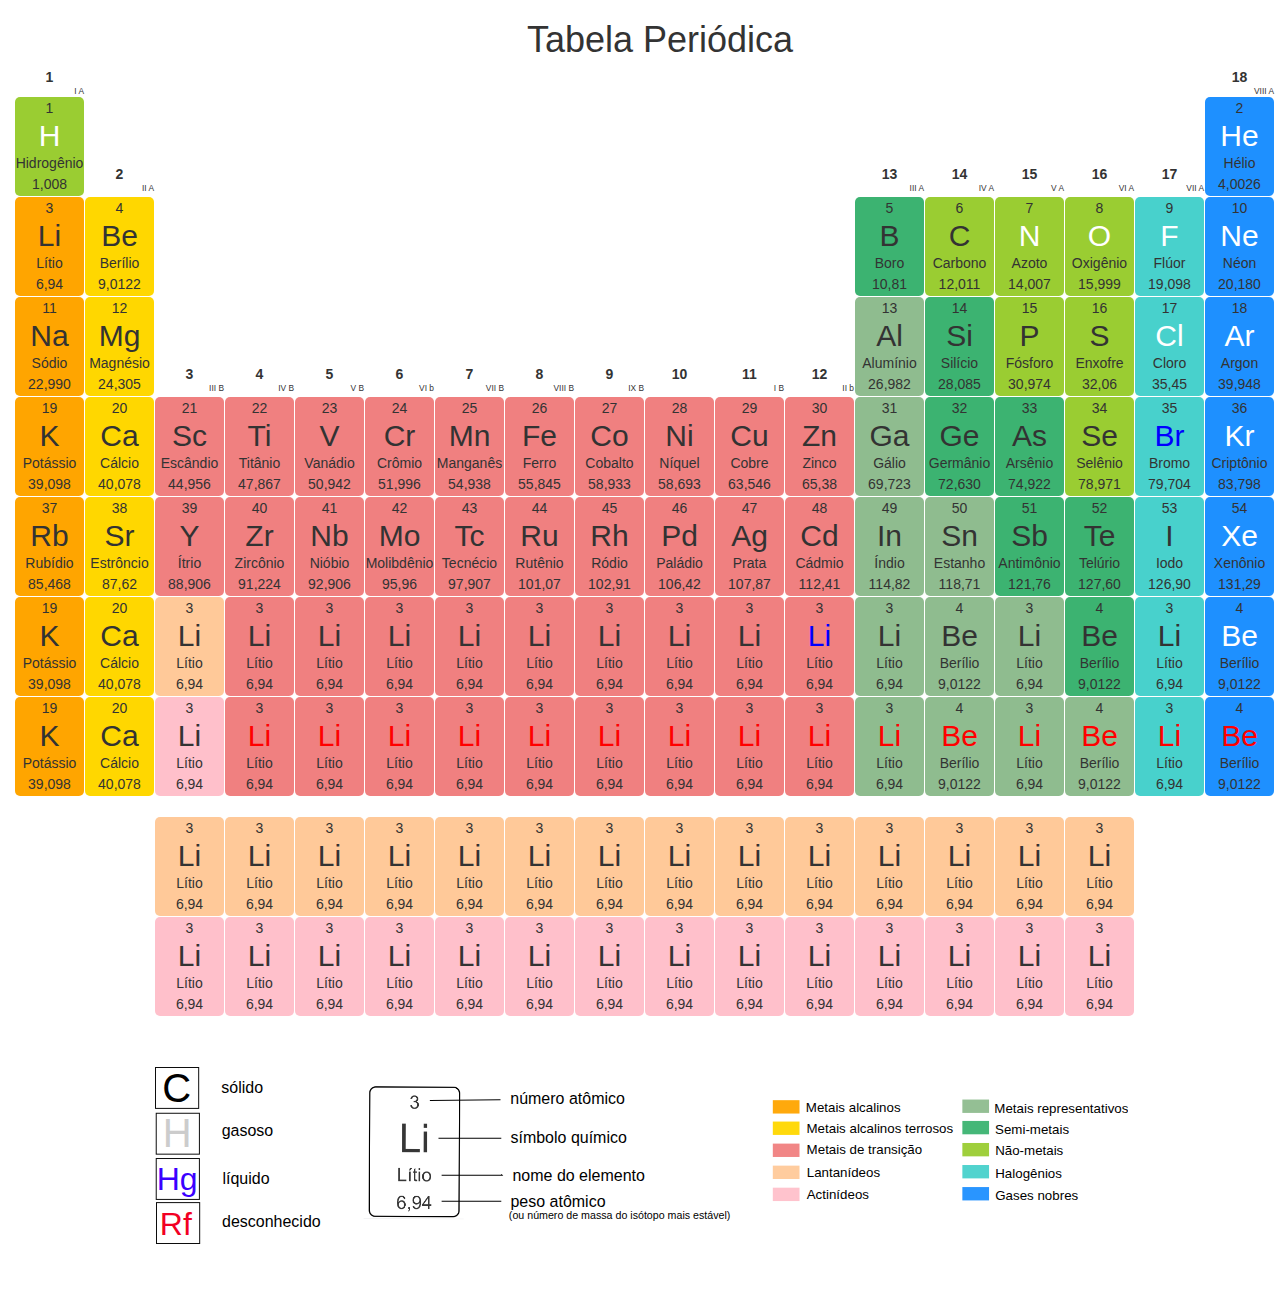
==== commit 70bb7f7d: "legenda" ====
--- a/index.html
+++ b/index.html
@@ -218,7 +218,7 @@
 					<p class="coluna__titulo--roman float-right">II b</p>
 				</div>
 
-				<div class="elemento elemento--azul-royal">
+				<div class="elemento elemento--verde-mar">
 					<p class="elemento__num-atom text-center">13</p>
 					<h2 class="elemento__sigla text-center">Al</h2>
 					<p class="elemento__nome text-center">Alumínio</p>
@@ -260,7 +260,6 @@
 			<!-- Quarta linha -->
 			<div id="quarta_linha" class="row">
 				
-				<!-- Esquerda -->
 				<div class="elemento elemento--laranja">
 					<p class="elemento__num-atom text-center">19</p>
 					<h2 class="elemento__sigla text-center">K</h2>
@@ -333,7 +332,7 @@
 					<p class="elemento__nome text-center">Zinco</p>
 					<p class="elemento__massa text-center">65,38</p>
 				</div>
-				<div class="elemento elemento--azul-royal">
+				<div class="elemento elemento--verde-mar">
 					<p class="elemento__num-atom text-center">31</p>
 					<h2 class="elemento__sigla text-center">Ga</h2>
 					<p class="elemento__nome text-center">Gálio</p>
@@ -375,114 +374,113 @@
 			<!-- Quinta linha -->
 			<div id="quinta_linha" class="row">
 				
-				<!-- Esquerda -->
 				<div class="elemento elemento--laranja">
-					<p class="elemento__num-atom text-center">19</p>
-					<h2 class="elemento__sigla text-center">K</h2>
-					<p class="elemento__nome text-center">Potássio</p>
-					<p class="elemento__massa text-center">39,098</p>
+					<p class="elemento__num-atom text-center">37</p>
+					<h2 class="elemento__sigla text-center">Rb</h2>
+					<p class="elemento__nome text-center">Rubídio</p>
+					<p class="elemento__massa text-center">85,468</p>
 				</div>
 				<div class="elemento elemento--amarelo">
-					<p class="elemento__num-atom text-center">20</p>
-					<h2 class="elemento__sigla text-center">Ca</h2>
-					<p class="elemento__nome text-center">Cálcio</p>
-					<p class="elemento__massa text-center">40,078</p>
-				</div>
-				<div class="elemento elemento--rosa">
-					<p class="elemento__num-atom text-center">3</p>
-					<h2 class="elemento__sigla text-center">Li</h2>
-					<p class="elemento__nome text-center">Lítio</p>
-					<p class="elemento__massa text-center">6,94</p>
-				</div>
-				<div class="elemento elemento--rosa">
-					<p class="elemento__num-atom text-center">3</p>
-					<h2 class="elemento__sigla text-center">Li</h2>
-					<p class="elemento__nome text-center">Lítio</p>
-					<p class="elemento__massa text-center">6,94</p>
-				</div>
-				<div class="elemento elemento--rosa">
-					<p class="elemento__num-atom text-center">3</p>
-					<h2 class="elemento__sigla text-center">Li</h2>
-					<p class="elemento__nome text-center">Lítio</p>
-					<p class="elemento__massa text-center">6,94</p>
-				</div>
-				<div class="elemento elemento--rosa">
-					<p class="elemento__num-atom text-center">3</p>
-					<h2 class="elemento__sigla text-center">Li</h2>
-					<p class="elemento__nome text-center">Lítio</p>
-					<p class="elemento__massa text-center">6,94</p>
-				</div>
-				<div class="elemento elemento--rosa">
-					<p class="elemento__num-atom text-center">3</p>
-					<h2 class="elemento__sigla text-center">Li</h2>
-					<p class="elemento__nome text-center">Lítio</p>
-					<p class="elemento__massa text-center">6,94</p>
-				</div>
-				<div class="elemento elemento--rosa">
-					<p class="elemento__num-atom text-center">3</p>
-					<h2 class="elemento__sigla text-center">Li</h2>
-					<p class="elemento__nome text-center">Lítio</p>
-					<p class="elemento__massa text-center">6,94</p>
-				</div>
-				<div class="elemento elemento--rosa">
-					<p class="elemento__num-atom text-center">3</p>
-					<h2 class="elemento__sigla text-center">Li</h2>
-					<p class="elemento__nome text-center">Lítio</p>
-					<p class="elemento__massa text-center">6,94</p>
-				</div>
-				<div class="elemento elemento--rosa">
-					<p class="elemento__num-atom text-center">3</p>
-					<h2 class="elemento__sigla text-center">Li</h2>
-					<p class="elemento__nome text-center">Lítio</p>
-					<p class="elemento__massa text-center">6,94</p>
-				</div>
-				<div class="elemento elemento--rosa">
-					<p class="elemento__num-atom text-center">3</p>
-					<h2 class="elemento__sigla text-center">Li</h2>
-					<p class="elemento__nome text-center">Lítio</p>
-					<p class="elemento__massa text-center">6,94</p>
-				</div>
-				<div class="elemento elemento--rosa">
-					<p class="elemento__num-atom text-center">3</p>
-					<h2 class="elemento__sigla text-center">Li</h2>
-					<p class="elemento__nome text-center">Lítio</p>
-					<p class="elemento__massa text-center">6,94</p>
-				</div>
-				<div class="elemento elemento--azul-royal">
-					<p class="elemento__num-atom text-center">3</p>
-					<h2 class="elemento__sigla text-center">Li</h2>
-					<p class="elemento__nome text-center">Lítio</p>
-					<p class="elemento__massa text-center">6,94</p>
-				</div>
-				<div class="elemento elemento--azul-royal">
-					<p class="elemento__num-atom text-center">4</p>
-					<h2 class="elemento__sigla text-center">Be</h2>
-					<p class="elemento__nome text-center">Berílio</p>
-					<p class="elemento__massa text-center">9,0122</p>
+					<p class="elemento__num-atom text-center">38</p>
+					<h2 class="elemento__sigla text-center">Sr</h2>
+					<p class="elemento__nome text-center">Estrôncio</p>
+					<p class="elemento__massa text-center">87,62</p>
+				</div>
+				<div class="elemento elemento--rosa">
+					<p class="elemento__num-atom text-center">39</p>
+					<h2 class="elemento__sigla text-center">Y</h2>
+					<p class="elemento__nome text-center">Ítrio</p>
+					<p class="elemento__massa text-center">88,906</p>
+				</div>
+				<div class="elemento elemento--rosa">
+					<p class="elemento__num-atom text-center">40</p>
+					<h2 class="elemento__sigla text-center">Zr</h2>
+					<p class="elemento__nome text-center">Zircônio</p>
+					<p class="elemento__massa text-center">91,224</p>
+				</div>
+				<div class="elemento elemento--rosa">
+					<p class="elemento__num-atom text-center">41</p>
+					<h2 class="elemento__sigla text-center">Nb</h2>
+					<p class="elemento__nome text-center">Nióbio</p>
+					<p class="elemento__massa text-center">92,906</p>
+				</div>
+				<div class="elemento elemento--rosa">
+					<p class="elemento__num-atom text-center">42</p>
+					<h2 class="elemento__sigla text-center">Mo</h2>
+					<p class="elemento__nome text-center">Molibdênio</p>
+					<p class="elemento__massa text-center">95,96</p>
+				</div>
+				<div class="elemento elemento--rosa">
+					<p class="elemento__num-atom text-center">43</p>
+					<h2 class="elemento__sigla text-center">Tc</h2>
+					<p class="elemento__nome text-center">Tecnécio</p>
+					<p class="elemento__massa text-center">97,907</p>
+				</div>
+				<div class="elemento elemento--rosa">
+					<p class="elemento__num-atom text-center">44</p>
+					<h2 class="elemento__sigla text-center">Ru</h2>
+					<p class="elemento__nome text-center">Rutênio</p>
+					<p class="elemento__massa text-center">101,07</p>
+				</div>
+				<div class="elemento elemento--rosa">
+					<p class="elemento__num-atom text-center">45</p>
+					<h2 class="elemento__sigla text-center">Rh</h2>
+					<p class="elemento__nome text-center">Ródio</p>
+					<p class="elemento__massa text-center">102,91</p>
+				</div>
+				<div class="elemento elemento--rosa">
+					<p class="elemento__num-atom text-center">46</p>
+					<h2 class="elemento__sigla text-center">Pd</h2>
+					<p class="elemento__nome text-center">Paládio</p>
+					<p class="elemento__massa text-center">106,42</p>
+				</div>
+				<div class="elemento elemento--rosa">
+					<p class="elemento__num-atom text-center">47</p>
+					<h2 class="elemento__sigla text-center">Ag</h2>
+					<p class="elemento__nome text-center">Prata</p>
+					<p class="elemento__massa text-center">107,87</p>
+				</div>
+				<div class="elemento elemento--rosa">
+					<p class="elemento__num-atom text-center">48</p>
+					<h2 class="elemento__sigla text-center">Cd</h2>
+					<p class="elemento__nome text-center">Cádmio</p>
+					<p class="elemento__massa text-center">112,41</p>
+				</div>
+				<div class="elemento elemento--verde-mar">
+					<p class="elemento__num-atom text-center">49</p>
+					<h2 class="elemento__sigla text-center">In</h2>
+					<p class="elemento__nome text-center">Índio</p>
+					<p class="elemento__massa text-center">114,82</p>
+				</div>
+				<div class="elemento elemento--verde-mar">
+					<p class="elemento__num-atom text-center">50</p>
+					<h2 class="elemento__sigla text-center">Sn</h2>
+					<p class="elemento__nome text-center">Estanho</p>
+					<p class="elemento__massa text-center">118,71</p>
 				</div>
 				<div class="elemento elemento--verde">
-					<p class="elemento__num-atom text-center">3</p>
-					<h2 class="elemento__sigla text-center">Li</h2>
-					<p class="elemento__nome text-center">Lítio</p>
-					<p class="elemento__massa text-center">6,94</p>
+					<p class="elemento__num-atom text-center">51</p>
+					<h2 class="elemento__sigla text-center">Sb</h2>
+					<p class="elemento__nome text-center">Antimônio</p>
+					<p class="elemento__massa text-center">121,76</p>
 				</div>
 				<div class="elemento elemento--verde">
-					<p class="elemento__num-atom text-center">4</p>
-					<h2 class="elemento__sigla text-center">Be</h2>
-					<p class="elemento__nome text-center">Berílio</p>
-					<p class="elemento__massa text-center">9,0122</p>
+					<p class="elemento__num-atom text-center">52</p>
+					<h2 class="elemento__sigla text-center">Te</h2>
+					<p class="elemento__nome text-center">Telúrio</p>
+					<p class="elemento__massa text-center">127,60</p>
 				</div>
 				<div class="elemento elemento--ciano">
-					<p class="elemento__num-atom text-center">3</p>
-					<h2 class="elemento__sigla text-center">Li</h2>
-					<p class="elemento__nome text-center">Lítio</p>
-					<p class="elemento__massa text-center">6,94</p>
+					<p class="elemento__num-atom text-center">53</p>
+					<h2 class="elemento__sigla text-center">I</h2>
+					<p class="elemento__nome text-center">Iodo</p>
+					<p class="elemento__massa text-center">126,90</p>
 				</div>
 				<div class="elemento elemento--azul">
-					<p class="elemento__num-atom text-center">4</p>
-					<h2 class="elemento__sigla text--white text-center">Be</h2>
-					<p class="elemento__nome text-center">Berílio</p>
-					<p class="elemento__massa text-center">9,0122</p>
+					<p class="elemento__num-atom text-center">54</p>
+					<h2 class="elemento__sigla text--white text-center">Xe</h2>
+					<p class="elemento__nome text-center">Xenônio</p>
+					<p class="elemento__massa text-center">131,29</p>
 				</div>
 
 			</div>
@@ -503,7 +501,7 @@
 					<p class="elemento__nome text-center">Cálcio</p>
 					<p class="elemento__massa text-center">40,078</p>
 				</div>
-				<div class="elemento elemento--violeta">
+				<div class="elemento elemento--pessego">
 					<p class="elemento__num-atom text-center">3</p>
 					<h2 class="elemento__sigla text-center">Li</h2>
 					<p class="elemento__nome text-center">Lítio</p>
@@ -563,19 +561,19 @@
 					<p class="elemento__nome text-center">Lítio</p>
 					<p class="elemento__massa text-center">6,94</p>
 				</div>
-				<div class="elemento elemento--azul-royal">
-					<p class="elemento__num-atom text-center">3</p>
-					<h2 class="elemento__sigla text-center">Li</h2>
-					<p class="elemento__nome text-center">Lítio</p>
-					<p class="elemento__massa text-center">6,94</p>
-				</div>
-				<div class="elemento elemento--azul-royal">
+				<div class="elemento elemento--verde-mar">
+					<p class="elemento__num-atom text-center">3</p>
+					<h2 class="elemento__sigla text-center">Li</h2>
+					<p class="elemento__nome text-center">Lítio</p>
+					<p class="elemento__massa text-center">6,94</p>
+				</div>
+				<div class="elemento elemento--verde-mar">
 					<p class="elemento__num-atom text-center">4</p>
 					<h2 class="elemento__sigla text-center">Be</h2>
 					<p class="elemento__nome text-center">Berílio</p>
 					<p class="elemento__massa text-center">9,0122</p>
 				</div>
-				<div class="elemento elemento--azul-royal">
+				<div class="elemento elemento--verde-mar">
 					<p class="elemento__num-atom text-center">3</p>
 					<h2 class="elemento__sigla text-center">Li</h2>
 					<p class="elemento__nome text-center">Lítio</p>
@@ -618,85 +616,85 @@
 					<p class="elemento__nome text-center">Cálcio</p>
 					<p class="elemento__massa text-center">40,078</p>
 				</div>
-				<div class="elemento elemento--coral">
-					<p class="elemento__num-atom text-center">3</p>
-					<h2 class="elemento__sigla text-center">Li</h2>
-					<p class="elemento__nome text-center">Lítio</p>
-					<p class="elemento__massa text-center">6,94</p>
-				</div>
-				<div class="elemento elemento--rosa">
-					<p class="elemento__num-atom text-center">3</p>
-					<h2 class="elemento__sigla text--red text-center">Li</h2>
-					<p class="elemento__nome text-center">Lítio</p>
-					<p class="elemento__massa text-center">6,94</p>
-				</div>
-				<div class="elemento elemento--rosa">
-					<p class="elemento__num-atom text-center">3</p>
-					<h2 class="elemento__sigla text--red text-center">Li</h2>
-					<p class="elemento__nome text-center">Lítio</p>
-					<p class="elemento__massa text-center">6,94</p>
-				</div>
-				<div class="elemento elemento--rosa">
-					<p class="elemento__num-atom text-center">3</p>
-					<h2 class="elemento__sigla text--red text-center">Li</h2>
-					<p class="elemento__nome text-center">Lítio</p>
-					<p class="elemento__massa text-center">6,94</p>
-				</div>
-				<div class="elemento elemento--rosa">
-					<p class="elemento__num-atom text-center">3</p>
-					<h2 class="elemento__sigla text--red text-center">Li</h2>
-					<p class="elemento__nome text-center">Lítio</p>
-					<p class="elemento__massa text-center">6,94</p>
-				</div>
-				<div class="elemento elemento--rosa">
-					<p class="elemento__num-atom text-center">3</p>
-					<h2 class="elemento__sigla text--red text-center">Li</h2>
-					<p class="elemento__nome text-center">Lítio</p>
-					<p class="elemento__massa text-center">6,94</p>
-				</div>
-				<div class="elemento elemento--rosa">
-					<p class="elemento__num-atom text-center">3</p>
-					<h2 class="elemento__sigla text--red text-center">Li</h2>
-					<p class="elemento__nome text-center">Lítio</p>
-					<p class="elemento__massa text-center">6,94</p>
-				</div>
-				<div class="elemento elemento--rosa">
-					<p class="elemento__num-atom text-center">3</p>
-					<h2 class="elemento__sigla text--red text-center">Li</h2>
-					<p class="elemento__nome text-center">Lítio</p>
-					<p class="elemento__massa text-center">6,94</p>
-				</div>
-				<div class="elemento elemento--rosa">
-					<p class="elemento__num-atom text-center">3</p>
-					<h2 class="elemento__sigla text--red text-center">Li</h2>
-					<p class="elemento__nome text-center">Lítio</p>
-					<p class="elemento__massa text-center">6,94</p>
-				</div>
-				<div class="elemento elemento--rosa">
-					<p class="elemento__num-atom text-center">3</p>
-					<h2 class="elemento__sigla text--red text-center">Li</h2>
-					<p class="elemento__nome text-center">Lítio</p>
-					<p class="elemento__massa text-center">6,94</p>
-				</div>
-				<div class="elemento elemento--azul-royal">
-					<p class="elemento__num-atom text-center">3</p>
-					<h2 class="elemento__sigla text--red text-center">Li</h2>
-					<p class="elemento__nome text-center">Lítio</p>
-					<p class="elemento__massa text-center">6,94</p>
-				</div>
-				<div class="elemento elemento--azul-royal">
+				<div class="elemento elemento--rosa-claro">
+					<p class="elemento__num-atom text-center">3</p>
+					<h2 class="elemento__sigla text-center">Li</h2>
+					<p class="elemento__nome text-center">Lítio</p>
+					<p class="elemento__massa text-center">6,94</p>
+				</div>
+				<div class="elemento elemento--rosa">
+					<p class="elemento__num-atom text-center">3</p>
+					<h2 class="elemento__sigla text--red text-center">Li</h2>
+					<p class="elemento__nome text-center">Lítio</p>
+					<p class="elemento__massa text-center">6,94</p>
+				</div>
+				<div class="elemento elemento--rosa">
+					<p class="elemento__num-atom text-center">3</p>
+					<h2 class="elemento__sigla text--red text-center">Li</h2>
+					<p class="elemento__nome text-center">Lítio</p>
+					<p class="elemento__massa text-center">6,94</p>
+				</div>
+				<div class="elemento elemento--rosa">
+					<p class="elemento__num-atom text-center">3</p>
+					<h2 class="elemento__sigla text--red text-center">Li</h2>
+					<p class="elemento__nome text-center">Lítio</p>
+					<p class="elemento__massa text-center">6,94</p>
+				</div>
+				<div class="elemento elemento--rosa">
+					<p class="elemento__num-atom text-center">3</p>
+					<h2 class="elemento__sigla text--red text-center">Li</h2>
+					<p class="elemento__nome text-center">Lítio</p>
+					<p class="elemento__massa text-center">6,94</p>
+				</div>
+				<div class="elemento elemento--rosa">
+					<p class="elemento__num-atom text-center">3</p>
+					<h2 class="elemento__sigla text--red text-center">Li</h2>
+					<p class="elemento__nome text-center">Lítio</p>
+					<p class="elemento__massa text-center">6,94</p>
+				</div>
+				<div class="elemento elemento--rosa">
+					<p class="elemento__num-atom text-center">3</p>
+					<h2 class="elemento__sigla text--red text-center">Li</h2>
+					<p class="elemento__nome text-center">Lítio</p>
+					<p class="elemento__massa text-center">6,94</p>
+				</div>
+				<div class="elemento elemento--rosa">
+					<p class="elemento__num-atom text-center">3</p>
+					<h2 class="elemento__sigla text--red text-center">Li</h2>
+					<p class="elemento__nome text-center">Lítio</p>
+					<p class="elemento__massa text-center">6,94</p>
+				</div>
+				<div class="elemento elemento--rosa">
+					<p class="elemento__num-atom text-center">3</p>
+					<h2 class="elemento__sigla text--red text-center">Li</h2>
+					<p class="elemento__nome text-center">Lítio</p>
+					<p class="elemento__massa text-center">6,94</p>
+				</div>
+				<div class="elemento elemento--rosa">
+					<p class="elemento__num-atom text-center">3</p>
+					<h2 class="elemento__sigla text--red text-center">Li</h2>
+					<p class="elemento__nome text-center">Lítio</p>
+					<p class="elemento__massa text-center">6,94</p>
+				</div>
+				<div class="elemento elemento--verde-mar">
+					<p class="elemento__num-atom text-center">3</p>
+					<h2 class="elemento__sigla text--red text-center">Li</h2>
+					<p class="elemento__nome text-center">Lítio</p>
+					<p class="elemento__massa text-center">6,94</p>
+				</div>
+				<div class="elemento elemento--verde-mar">
 					<p class="elemento__num-atom text-center">4</p>
 					<h2 class="elemento__sigla text--red text-center">Be</h2>
 					<p class="elemento__nome text-center">Berílio</p>
 					<p class="elemento__massa text-center">9,0122</p>
 				</div>
-				<div class="elemento elemento--azul-royal">
-					<p class="elemento__num-atom text-center">3</p>
-					<h2 class="elemento__sigla text--red text-center">Li</h2>
-					<p class="elemento__nome text-center">Lítio</p>
-					<p class="elemento__massa text-center">6,94</p>
-				</div>
-				<div class="elemento elemento--azul-royal">
+				<div class="elemento elemento--verde-mar">
+					<p class="elemento__num-atom text-center">3</p>
+					<h2 class="elemento__sigla text--red text-center">Li</h2>
+					<p class="elemento__nome text-center">Lítio</p>
+					<p class="elemento__massa text-center">6,94</p>
+				</div>
+				<div class="elemento elemento--verde-mar">
 					<p class="elemento__num-atom text-center">4</p>
 					<h2 class="elemento__sigla text--red text-center">Be</h2>
 					<p class="elemento__nome text-center">Berílio</p>
@@ -722,85 +720,85 @@
 			<!-- Oitava linha -->
 			<div id="oitava_linha" class="row">
 
-				<div class="elemento elemento--violeta m-140-l">
-					<p class="elemento__num-atom text-center">3</p>
-					<h2 class="elemento__sigla text-center">Li</h2>
-					<p class="elemento__nome text-center">Lítio</p>
-					<p class="elemento__massa text-center">6,94</p>
-				</div>
-				<div class="elemento elemento--violeta">
-					<p class="elemento__num-atom text-center">3</p>
-					<h2 class="elemento__sigla text-center">Li</h2>
-					<p class="elemento__nome text-center">Lítio</p>
-					<p class="elemento__massa text-center">6,94</p>
-				</div>
-				<div class="elemento elemento--violeta">
-					<p class="elemento__num-atom text-center">3</p>
-					<h2 class="elemento__sigla text-center">Li</h2>
-					<p class="elemento__nome text-center">Lítio</p>
-					<p class="elemento__massa text-center">6,94</p>
-				</div>
-				<div class="elemento elemento--violeta">
-					<p class="elemento__num-atom text-center">3</p>
-					<h2 class="elemento__sigla text-center">Li</h2>
-					<p class="elemento__nome text-center">Lítio</p>
-					<p class="elemento__massa text-center">6,94</p>
-				</div>
-				<div class="elemento elemento--violeta">
-					<p class="elemento__num-atom text-center">3</p>
-					<h2 class="elemento__sigla text-center">Li</h2>
-					<p class="elemento__nome text-center">Lítio</p>
-					<p class="elemento__massa text-center">6,94</p>
-				</div>
-				<div class="elemento elemento--violeta">
-					<p class="elemento__num-atom text-center">3</p>
-					<h2 class="elemento__sigla text-center">Li</h2>
-					<p class="elemento__nome text-center">Lítio</p>
-					<p class="elemento__massa text-center">6,94</p>
-				</div>
-				<div class="elemento elemento--violeta">
-					<p class="elemento__num-atom text-center">3</p>
-					<h2 class="elemento__sigla text-center">Li</h2>
-					<p class="elemento__nome text-center">Lítio</p>
-					<p class="elemento__massa text-center">6,94</p>
-				</div>
-				<div class="elemento elemento--violeta">
-					<p class="elemento__num-atom text-center">3</p>
-					<h2 class="elemento__sigla text-center">Li</h2>
-					<p class="elemento__nome text-center">Lítio</p>
-					<p class="elemento__massa text-center">6,94</p>
-				</div>
-				<div class="elemento elemento--violeta">
-					<p class="elemento__num-atom text-center">3</p>
-					<h2 class="elemento__sigla text-center">Li</h2>
-					<p class="elemento__nome text-center">Lítio</p>
-					<p class="elemento__massa text-center">6,94</p>
-				</div>
-				<div class="elemento elemento--violeta">
-					<p class="elemento__num-atom text-center">3</p>
-					<h2 class="elemento__sigla text-center">Li</h2>
-					<p class="elemento__nome text-center">Lítio</p>
-					<p class="elemento__massa text-center">6,94</p>
-				</div>
-				<div class="elemento elemento--violeta">
-					<p class="elemento__num-atom text-center">3</p>
-					<h2 class="elemento__sigla text-center">Li</h2>
-					<p class="elemento__nome text-center">Lítio</p>
-					<p class="elemento__massa text-center">6,94</p>
-				</div>
-				<div class="elemento elemento--violeta">
-					<p class="elemento__num-atom text-center">3</p>
-					<h2 class="elemento__sigla text-center">Li</h2>
-					<p class="elemento__nome text-center">Lítio</p>
-					<p class="elemento__massa text-center">6,94</p>
-				</div>
-				<div class="elemento elemento--violeta">
-					<p class="elemento__num-atom text-center">3</p>
-					<h2 class="elemento__sigla text-center">Li</h2>
-					<p class="elemento__nome text-center">Lítio</p>
-					<p class="elemento__massa text-center">6,94</p>
-				</div>
-				<div class="elemento elemento--violeta">
+				<div class="elemento elemento--pessego m-140-l">
+					<p class="elemento__num-atom text-center">3</p>
+					<h2 class="elemento__sigla text-center">Li</h2>
+					<p class="elemento__nome text-center">Lítio</p>
+					<p class="elemento__massa text-center">6,94</p>
+				</div>
+				<div class="elemento elemento--pessego">
+					<p class="elemento__num-atom text-center">3</p>
+					<h2 class="elemento__sigla text-center">Li</h2>
+					<p class="elemento__nome text-center">Lítio</p>
+					<p class="elemento__massa text-center">6,94</p>
+				</div>
+				<div class="elemento elemento--pessego">
+					<p class="elemento__num-atom text-center">3</p>
+					<h2 class="elemento__sigla text-center">Li</h2>
+					<p class="elemento__nome text-center">Lítio</p>
+					<p class="elemento__massa text-center">6,94</p>
+				</div>
+				<div class="elemento elemento--pessego">
+					<p class="elemento__num-atom text-center">3</p>
+					<h2 class="elemento__sigla text-center">Li</h2>
+					<p class="elemento__nome text-center">Lítio</p>
+					<p class="elemento__massa text-center">6,94</p>
+				</div>
+				<div class="elemento elemento--pessego">
+					<p class="elemento__num-atom text-center">3</p>
+					<h2 class="elemento__sigla text-center">Li</h2>
+					<p class="elemento__nome text-center">Lítio</p>
+					<p class="elemento__massa text-center">6,94</p>
+				</div>
+				<div class="elemento elemento--pessego">
+					<p class="elemento__num-atom text-center">3</p>
+					<h2 class="elemento__sigla text-center">Li</h2>
+					<p class="elemento__nome text-center">Lítio</p>
+					<p class="elemento__massa text-center">6,94</p>
+				</div>
+				<div class="elemento elemento--pessego">
+					<p class="elemento__num-atom text-center">3</p>
+					<h2 class="elemento__sigla text-center">Li</h2>
+					<p class="elemento__nome text-center">Lítio</p>
+					<p class="elemento__massa text-center">6,94</p>
+				</div>
+				<div class="elemento elemento--pessego">
+					<p class="elemento__num-atom text-center">3</p>
+					<h2 class="elemento__sigla text-center">Li</h2>
+					<p class="elemento__nome text-center">Lítio</p>
+					<p class="elemento__massa text-center">6,94</p>
+				</div>
+				<div class="elemento elemento--pessego">
+					<p class="elemento__num-atom text-center">3</p>
+					<h2 class="elemento__sigla text-center">Li</h2>
+					<p class="elemento__nome text-center">Lítio</p>
+					<p class="elemento__massa text-center">6,94</p>
+				</div>
+				<div class="elemento elemento--pessego">
+					<p class="elemento__num-atom text-center">3</p>
+					<h2 class="elemento__sigla text-center">Li</h2>
+					<p class="elemento__nome text-center">Lítio</p>
+					<p class="elemento__massa text-center">6,94</p>
+				</div>
+				<div class="elemento elemento--pessego">
+					<p class="elemento__num-atom text-center">3</p>
+					<h2 class="elemento__sigla text-center">Li</h2>
+					<p class="elemento__nome text-center">Lítio</p>
+					<p class="elemento__massa text-center">6,94</p>
+				</div>
+				<div class="elemento elemento--pessego">
+					<p class="elemento__num-atom text-center">3</p>
+					<h2 class="elemento__sigla text-center">Li</h2>
+					<p class="elemento__nome text-center">Lítio</p>
+					<p class="elemento__massa text-center">6,94</p>
+				</div>
+				<div class="elemento elemento--pessego">
+					<p class="elemento__num-atom text-center">3</p>
+					<h2 class="elemento__sigla text-center">Li</h2>
+					<p class="elemento__nome text-center">Lítio</p>
+					<p class="elemento__massa text-center">6,94</p>
+				</div>
+				<div class="elemento elemento--pessego">
 					<p class="elemento__num-atom text-center">3</p>
 					<h2 class="elemento__sigla text-center">Li</h2>
 					<p class="elemento__nome text-center">Lítio</p>
@@ -812,93 +810,97 @@
 			<!-- Nona linha -->
 			<div id="nona_linha" class="row">
 				
-				<div class="elemento elemento--coral m-140-l">
-					<p class="elemento__num-atom text-center">3</p>
-					<h2 class="elemento__sigla text-center">Li</h2>
-					<p class="elemento__nome text-center">Lítio</p>
-					<p class="elemento__massa text-center">6,94</p>
-				</div>
-				<div class="elemento elemento--coral">
-					<p class="elemento__num-atom text-center">3</p>
-					<h2 class="elemento__sigla text-center">Li</h2>
-					<p class="elemento__nome text-center">Lítio</p>
-					<p class="elemento__massa text-center">6,94</p>
-				</div>
-				<div class="elemento elemento--coral">
-					<p class="elemento__num-atom text-center">3</p>
-					<h2 class="elemento__sigla text-center">Li</h2>
-					<p class="elemento__nome text-center">Lítio</p>
-					<p class="elemento__massa text-center">6,94</p>
-				</div>
-				<div class="elemento elemento--coral">
-					<p class="elemento__num-atom text-center">3</p>
-					<h2 class="elemento__sigla text-center">Li</h2>
-					<p class="elemento__nome text-center">Lítio</p>
-					<p class="elemento__massa text-center">6,94</p>
-				</div>
-				<div class="elemento elemento--coral">
-					<p class="elemento__num-atom text-center">3</p>
-					<h2 class="elemento__sigla text-center">Li</h2>
-					<p class="elemento__nome text-center">Lítio</p>
-					<p class="elemento__massa text-center">6,94</p>
-				</div>
-				<div class="elemento elemento--coral">
-					<p class="elemento__num-atom text-center">3</p>
-					<h2 class="elemento__sigla text-center">Li</h2>
-					<p class="elemento__nome text-center">Lítio</p>
-					<p class="elemento__massa text-center">6,94</p>
-				</div>
-				<div class="elemento elemento--coral">
-					<p class="elemento__num-atom text-center">3</p>
-					<h2 class="elemento__sigla text-center">Li</h2>
-					<p class="elemento__nome text-center">Lítio</p>
-					<p class="elemento__massa text-center">6,94</p>
-				</div>
-				<div class="elemento elemento--coral">
-					<p class="elemento__num-atom text-center">3</p>
-					<h2 class="elemento__sigla text-center">Li</h2>
-					<p class="elemento__nome text-center">Lítio</p>
-					<p class="elemento__massa text-center">6,94</p>
-				</div>
-				<div class="elemento elemento--coral">
-					<p class="elemento__num-atom text-center">3</p>
-					<h2 class="elemento__sigla text-center">Li</h2>
-					<p class="elemento__nome text-center">Lítio</p>
-					<p class="elemento__massa text-center">6,94</p>
-				</div>
-				<div class="elemento elemento--coral">
-					<p class="elemento__num-atom text-center">3</p>
-					<h2 class="elemento__sigla text-center">Li</h2>
-					<p class="elemento__nome text-center">Lítio</p>
-					<p class="elemento__massa text-center">6,94</p>
-				</div>
-				<div class="elemento elemento--coral">
-					<p class="elemento__num-atom text-center">3</p>
-					<h2 class="elemento__sigla text-center">Li</h2>
-					<p class="elemento__nome text-center">Lítio</p>
-					<p class="elemento__massa text-center">6,94</p>
-				</div>
-				<div class="elemento elemento--coral">
-					<p class="elemento__num-atom text-center">3</p>
-					<h2 class="elemento__sigla text-center">Li</h2>
-					<p class="elemento__nome text-center">Lítio</p>
-					<p class="elemento__massa text-center">6,94</p>
-				</div>
-				<div class="elemento elemento--coral">
-					<p class="elemento__num-atom text-center">3</p>
-					<h2 class="elemento__sigla text-center">Li</h2>
-					<p class="elemento__nome text-center">Lítio</p>
-					<p class="elemento__massa text-center">6,94</p>
-				</div>
-				<div class="elemento elemento--coral">
-					<p class="elemento__num-atom text-center">3</p>
-					<h2 class="elemento__sigla text-center">Li</h2>
-					<p class="elemento__nome text-center">Lítio</p>
-					<p class="elemento__massa text-center">6,94</p>
-				</div>
-
-			</div>
-
+				<div class="elemento elemento--rosa-claro m-140-l">
+					<p class="elemento__num-atom text-center">3</p>
+					<h2 class="elemento__sigla text-center">Li</h2>
+					<p class="elemento__nome text-center">Lítio</p>
+					<p class="elemento__massa text-center">6,94</p>
+				</div>
+				<div class="elemento elemento--rosa-claro">
+					<p class="elemento__num-atom text-center">3</p>
+					<h2 class="elemento__sigla text-center">Li</h2>
+					<p class="elemento__nome text-center">Lítio</p>
+					<p class="elemento__massa text-center">6,94</p>
+				</div>
+				<div class="elemento elemento--rosa-claro">
+					<p class="elemento__num-atom text-center">3</p>
+					<h2 class="elemento__sigla text-center">Li</h2>
+					<p class="elemento__nome text-center">Lítio</p>
+					<p class="elemento__massa text-center">6,94</p>
+				</div>
+				<div class="elemento elemento--rosa-claro">
+					<p class="elemento__num-atom text-center">3</p>
+					<h2 class="elemento__sigla text-center">Li</h2>
+					<p class="elemento__nome text-center">Lítio</p>
+					<p class="elemento__massa text-center">6,94</p>
+				</div>
+				<div class="elemento elemento--rosa-claro">
+					<p class="elemento__num-atom text-center">3</p>
+					<h2 class="elemento__sigla text-center">Li</h2>
+					<p class="elemento__nome text-center">Lítio</p>
+					<p class="elemento__massa text-center">6,94</p>
+				</div>
+				<div class="elemento elemento--rosa-claro">
+					<p class="elemento__num-atom text-center">3</p>
+					<h2 class="elemento__sigla text-center">Li</h2>
+					<p class="elemento__nome text-center">Lítio</p>
+					<p class="elemento__massa text-center">6,94</p>
+				</div>
+				<div class="elemento elemento--rosa-claro">
+					<p class="elemento__num-atom text-center">3</p>
+					<h2 class="elemento__sigla text-center">Li</h2>
+					<p class="elemento__nome text-center">Lítio</p>
+					<p class="elemento__massa text-center">6,94</p>
+				</div>
+				<div class="elemento elemento--rosa-claro">
+					<p class="elemento__num-atom text-center">3</p>
+					<h2 class="elemento__sigla text-center">Li</h2>
+					<p class="elemento__nome text-center">Lítio</p>
+					<p class="elemento__massa text-center">6,94</p>
+				</div>
+				<div class="elemento elemento--rosa-claro">
+					<p class="elemento__num-atom text-center">3</p>
+					<h2 class="elemento__sigla text-center">Li</h2>
+					<p class="elemento__nome text-center">Lítio</p>
+					<p class="elemento__massa text-center">6,94</p>
+				</div>
+				<div class="elemento elemento--rosa-claro">
+					<p class="elemento__num-atom text-center">3</p>
+					<h2 class="elemento__sigla text-center">Li</h2>
+					<p class="elemento__nome text-center">Lítio</p>
+					<p class="elemento__massa text-center">6,94</p>
+				</div>
+				<div class="elemento elemento--rosa-claro">
+					<p class="elemento__num-atom text-center">3</p>
+					<h2 class="elemento__sigla text-center">Li</h2>
+					<p class="elemento__nome text-center">Lítio</p>
+					<p class="elemento__massa text-center">6,94</p>
+				</div>
+				<div class="elemento elemento--rosa-claro">
+					<p class="elemento__num-atom text-center">3</p>
+					<h2 class="elemento__sigla text-center">Li</h2>
+					<p class="elemento__nome text-center">Lítio</p>
+					<p class="elemento__massa text-center">6,94</p>
+				</div>
+				<div class="elemento elemento--rosa-claro">
+					<p class="elemento__num-atom text-center">3</p>
+					<h2 class="elemento__sigla text-center">Li</h2>
+					<p class="elemento__nome text-center">Lítio</p>
+					<p class="elemento__massa text-center">6,94</p>
+				</div>
+				<div class="elemento elemento--rosa-claro">
+					<p class="elemento__num-atom text-center">3</p>
+					<h2 class="elemento__sigla text-center">Li</h2>
+					<p class="elemento__nome text-center">Lítio</p>
+					<p class="elemento__massa text-center">6,94</p>				
+				</div>
+
+			</div>
+
+			<div id="legenda" class="row">
+				<div class="img-legenda">
+					<img src="images/legenda.svg">
+				</div>
 			</div>
 		</div>
 	</div>
--- a/css/style.css
+++ b/css/style.css
@@ -52,7 +52,7 @@
 }
 
 .elemento--laranja {
-	background-color: orange;
+	background-color: #FFA500;
 }
 
 .elemento--verde {
@@ -60,23 +60,23 @@
 }
 
 .elemento--ciano {
-	background-color: cyan;
+	background-color: #48D1CC;
 }
 
-.elemento--azul-royal {
-	background-color: #4169E1;
+.elemento--verde-mar{
+	background-color: #8FBC8F;
 }
 
 .elemento--rosa {
 	background-color: #F08080;
 }
 
-.elemento--violeta {
-	background-color: #7B68EE;
+.elemento--rosa-claro {
+	background-color: #FFC0CB;
 }
 
-.elemento--coral {
-	background-color: #FF7F50;
+.elemento--pessego {
+	background-color: #ffc999;
 }
 
 .text--white {
@@ -119,9 +119,10 @@
 	float:left;
 }
 
-.titulos_zero-linha {
-	position: absolute;
-	margin-top: 70px;
+.img-legenda {
+	padding: 50px;
+	margin-left: 90px;
+
 }
 
 .m-1120-l {
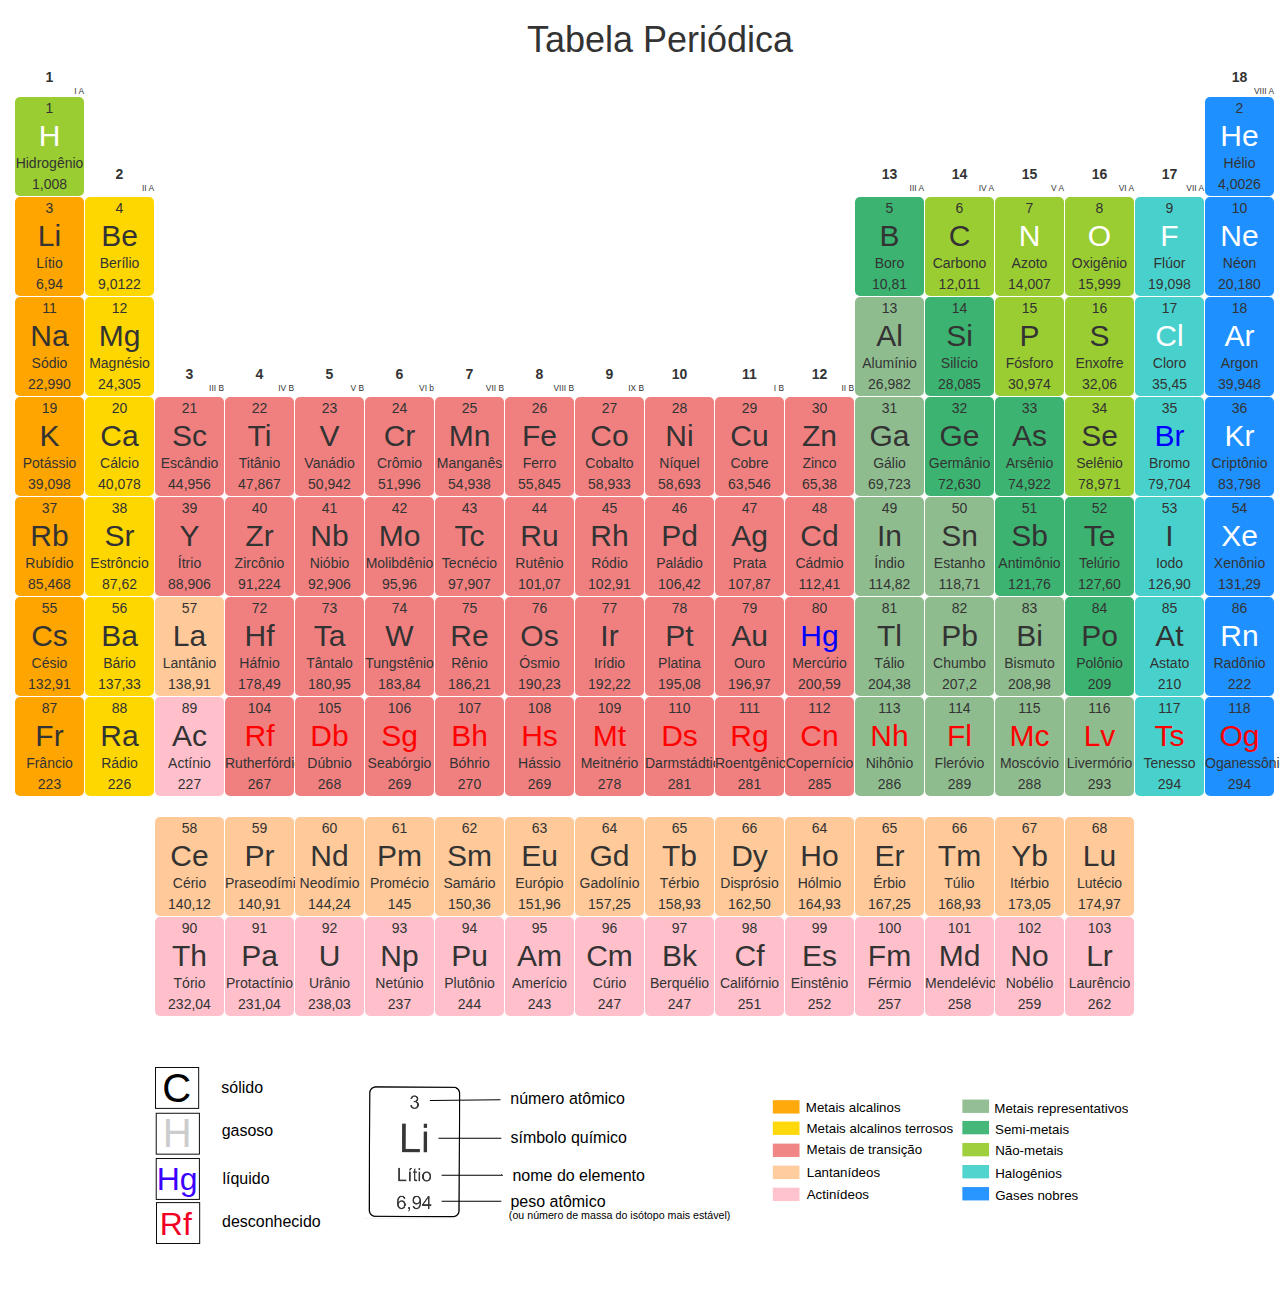
==== commit 684da0be: "nomes dos simbolos" ====
--- a/index.html
+++ b/index.html
@@ -5,6 +5,7 @@
 	<title>Tabela periódica</title>
 	<link rel="stylesheet" type="text/css" href="css/bootstrap.min.css">
 	<link rel="stylesheet" type="text/css" href="css/style.css">
+	<script type="text/javascript" src="js/jquery-3.3.1.min.js"></script>
 	<script type="text/javascript" src="js/bootstrap.min.js"></script>
 </head>
 <body>
@@ -215,7 +216,7 @@
 				<!-- 12B -->
 				<div class="numero_coluna float-left numero_coluna--meio ">
 					<h2 class="coluna__titulo text-center">12</h2>
-					<p class="coluna__titulo--roman float-right">II b</p>
+					<p class="coluna__titulo--roman float-right">II B</p>
 				</div>
 
 				<div class="elemento elemento--verde-mar">
@@ -490,112 +491,112 @@
 				
 				<!-- Esquerda -->
 				<div class="elemento elemento--laranja">
-					<p class="elemento__num-atom text-center">19</p>
-					<h2 class="elemento__sigla text-center">K</h2>
-					<p class="elemento__nome text-center">Potássio</p>
-					<p class="elemento__massa text-center">39,098</p>
+					<p class="elemento__num-atom text-center">55</p>
+					<h2 class="elemento__sigla text-center">Cs</h2>
+					<p class="elemento__nome text-center">Césio</p>
+					<p class="elemento__massa text-center">132,91</p>
 				</div>
 				<div class="elemento elemento--amarelo">
-					<p class="elemento__num-atom text-center">20</p>
-					<h2 class="elemento__sigla text-center">Ca</h2>
-					<p class="elemento__nome text-center">Cálcio</p>
-					<p class="elemento__massa text-center">40,078</p>
-				</div>
-				<div class="elemento elemento--pessego">
-					<p class="elemento__num-atom text-center">3</p>
-					<h2 class="elemento__sigla text-center">Li</h2>
-					<p class="elemento__nome text-center">Lítio</p>
-					<p class="elemento__massa text-center">6,94</p>
-				</div>
-				<div class="elemento elemento--rosa">
-					<p class="elemento__num-atom text-center">3</p>
-					<h2 class="elemento__sigla text-center">Li</h2>
-					<p class="elemento__nome text-center">Lítio</p>
-					<p class="elemento__massa text-center">6,94</p>
-				</div>
-				<div class="elemento elemento--rosa">
-					<p class="elemento__num-atom text-center">3</p>
-					<h2 class="elemento__sigla text-center">Li</h2>
-					<p class="elemento__nome text-center">Lítio</p>
-					<p class="elemento__massa text-center">6,94</p>
-				</div>
-				<div class="elemento elemento--rosa">
-					<p class="elemento__num-atom text-center">3</p>
-					<h2 class="elemento__sigla text-center">Li</h2>
-					<p class="elemento__nome text-center">Lítio</p>
-					<p class="elemento__massa text-center">6,94</p>
-				</div>
-				<div class="elemento elemento--rosa">
-					<p class="elemento__num-atom text-center">3</p>
-					<h2 class="elemento__sigla text-center">Li</h2>
-					<p class="elemento__nome text-center">Lítio</p>
-					<p class="elemento__massa text-center">6,94</p>
-				</div>
-				<div class="elemento elemento--rosa">
-					<p class="elemento__num-atom text-center">3</p>
-					<h2 class="elemento__sigla text-center">Li</h2>
-					<p class="elemento__nome text-center">Lítio</p>
-					<p class="elemento__massa text-center">6,94</p>
-				</div>
-				<div class="elemento elemento--rosa">
-					<p class="elemento__num-atom text-center">3</p>
-					<h2 class="elemento__sigla text-center">Li</h2>
-					<p class="elemento__nome text-center">Lítio</p>
-					<p class="elemento__massa text-center">6,94</p>
-				</div>
-				<div class="elemento elemento--rosa">
-					<p class="elemento__num-atom text-center">3</p>
-					<h2 class="elemento__sigla text-center">Li</h2>
-					<p class="elemento__nome text-center">Lítio</p>
-					<p class="elemento__massa text-center">6,94</p>
-				</div>
-				<div class="elemento elemento--rosa">
-					<p class="elemento__num-atom text-center">3</p>
-					<h2 class="elemento__sigla text-center">Li</h2>
-					<p class="elemento__nome text-center">Lítio</p>
-					<p class="elemento__massa text-center">6,94</p>
-				</div>
-				<div class="elemento elemento--rosa">
-					<p class="elemento__num-atom text-center">3</p>
-					<h2 class="elemento__sigla text--blue text-center">Li</h2>
-					<p class="elemento__nome text-center">Lítio</p>
-					<p class="elemento__massa text-center">6,94</p>
-				</div>
-				<div class="elemento elemento--verde-mar">
-					<p class="elemento__num-atom text-center">3</p>
-					<h2 class="elemento__sigla text-center">Li</h2>
-					<p class="elemento__nome text-center">Lítio</p>
-					<p class="elemento__massa text-center">6,94</p>
-				</div>
-				<div class="elemento elemento--verde-mar">
-					<p class="elemento__num-atom text-center">4</p>
-					<h2 class="elemento__sigla text-center">Be</h2>
-					<p class="elemento__nome text-center">Berílio</p>
-					<p class="elemento__massa text-center">9,0122</p>
-				</div>
-				<div class="elemento elemento--verde-mar">
-					<p class="elemento__num-atom text-center">3</p>
-					<h2 class="elemento__sigla text-center">Li</h2>
-					<p class="elemento__nome text-center">Lítio</p>
-					<p class="elemento__massa text-center">6,94</p>
+					<p class="elemento__num-atom text-center">56</p>
+					<h2 class="elemento__sigla text-center">Ba</h2>
+					<p class="elemento__nome text-center">Bário</p>
+					<p class="elemento__massa text-center">137,33</p>
+				</div>
+				<div class="elemento elemento--pessego">
+					<p class="elemento__num-atom text-center">57</p>
+					<h2 class="elemento__sigla text-center">La</h2>
+					<p class="elemento__nome text-center">Lantânio</p>
+					<p class="elemento__massa text-center">138,91</p>
+				</div>
+				<div class="elemento elemento--rosa">
+					<p class="elemento__num-atom text-center">72</p>
+					<h2 class="elemento__sigla text-center">Hf</h2>
+					<p class="elemento__nome text-center">Háfnio</p>
+					<p class="elemento__massa text-center">178,49</p>
+				</div>
+				<div class="elemento elemento--rosa">
+					<p class="elemento__num-atom text-center">73</p>
+					<h2 class="elemento__sigla text-center">Ta</h2>
+					<p class="elemento__nome text-center">Tântalo</p>
+					<p class="elemento__massa text-center">180,95</p>
+				</div>
+				<div class="elemento elemento--rosa">
+					<p class="elemento__num-atom text-center">74</p>
+					<h2 class="elemento__sigla text-center">W</h2>
+					<p class="elemento__nome text-center">Tungstênio</p>
+					<p class="elemento__massa text-center">183,84</p>
+				</div>
+				<div class="elemento elemento--rosa">
+					<p class="elemento__num-atom text-center">75</p>
+					<h2 class="elemento__sigla text-center">Re</h2>
+					<p class="elemento__nome text-center">Rênio</p>
+					<p class="elemento__massa text-center">186,21</p>
+				</div>
+				<div class="elemento elemento--rosa">
+					<p class="elemento__num-atom text-center">76</p>
+					<h2 class="elemento__sigla text-center">Os</h2>
+					<p class="elemento__nome text-center">Ósmio</p>
+					<p class="elemento__massa text-center">190,23</p>
+				</div>
+				<div class="elemento elemento--rosa">
+					<p class="elemento__num-atom text-center">77</p>
+					<h2 class="elemento__sigla text-center">Ir</h2>
+					<p class="elemento__nome text-center">Irídio</p>
+					<p class="elemento__massa text-center">192,22</p>
+				</div>
+				<div class="elemento elemento--rosa">
+					<p class="elemento__num-atom text-center">78</p>
+					<h2 class="elemento__sigla text-center">Pt</h2>
+					<p class="elemento__nome text-center">Platina</p>
+					<p class="elemento__massa text-center">195,08</p>
+				</div>
+				<div class="elemento elemento--rosa">
+					<p class="elemento__num-atom text-center">79</p>
+					<h2 class="elemento__sigla text-center">Au</h2>
+					<p class="elemento__nome text-center">Ouro</p>
+					<p class="elemento__massa text-center">196,97</p>
+				</div>
+				<div class="elemento elemento--rosa">
+					<p class="elemento__num-atom text-center">80</p>
+					<h2 class="elemento__sigla text--blue text-center">Hg</h2>
+					<p class="elemento__nome text-center">Mercúrio</p>
+					<p class="elemento__massa text-center">200,59</p>
+				</div>
+				<div class="elemento elemento--verde-mar">
+					<p class="elemento__num-atom text-center">81</p>
+					<h2 class="elemento__sigla text-center">Tl</h2>
+					<p class="elemento__nome text-center">Tálio</p>
+					<p class="elemento__massa text-center">204,38</p>
+				</div>
+				<div class="elemento elemento--verde-mar">
+					<p class="elemento__num-atom text-center">82</p>
+					<h2 class="elemento__sigla text-center">Pb</h2>
+					<p class="elemento__nome text-center">Chumbo</p>
+					<p class="elemento__massa text-center">207,2</p>
+				</div>
+				<div class="elemento elemento--verde-mar">
+					<p class="elemento__num-atom text-center">83</p>
+					<h2 class="elemento__sigla text-center">Bi</h2>
+					<p class="elemento__nome text-center">Bismuto</p>
+					<p class="elemento__massa text-center">208,98</p>
 				</div>
 				<div class="elemento elemento--verde">
-					<p class="elemento__num-atom text-center">4</p>
-					<h2 class="elemento__sigla text-center">Be</h2>
-					<p class="elemento__nome text-center">Berílio</p>
-					<p class="elemento__massa text-center">9,0122</p>
+					<p class="elemento__num-atom text-center">84</p>
+					<h2 class="elemento__sigla text-center">Po</h2>
+					<p class="elemento__nome text-center">Polônio</p>
+					<p class="elemento__massa text-center">209</p>
 				</div>
 				<div class="elemento elemento--ciano">
-					<p class="elemento__num-atom text-center">3</p>
-					<h2 class="elemento__sigla text-center">Li</h2>
-					<p class="elemento__nome text-center">Lítio</p>
-					<p class="elemento__massa text-center">6,94</p>
+					<p class="elemento__num-atom text-center">85</p>
+					<h2 class="elemento__sigla text-center">At</h2>
+					<p class="elemento__nome text-center">Astato</p>
+					<p class="elemento__massa text-center">210</p>
 				</div>
 				<div class="elemento elemento--azul">
-					<p class="elemento__num-atom text-center">4</p>
-					<h2 class="elemento__sigla text--white text-center">Be</h2>
-					<p class="elemento__nome text-center">Berílio</p>
-					<p class="elemento__massa text-center">9,0122</p>
+					<p class="elemento__num-atom text-center">86</p>
+					<h2 class="elemento__sigla text--white text-center">Rn</h2>
+					<p class="elemento__nome text-center">Radônio</p>
+					<p class="elemento__massa text-center">222</p>
 				</div>
 
 			</div>
@@ -605,112 +606,112 @@
 				
 				<!-- Esquerda -->
 				<div class="elemento elemento--laranja">
-					<p class="elemento__num-atom text-center">19</p>
-					<h2 class="elemento__sigla text-center">K</h2>
-					<p class="elemento__nome text-center">Potássio</p>
-					<p class="elemento__massa text-center">39,098</p>
+					<p class="elemento__num-atom text-center">87</p>
+					<h2 class="elemento__sigla text-center">Fr</h2>
+					<p class="elemento__nome text-center">Frâncio</p>
+					<p class="elemento__massa text-center">223</p>
 				</div>
 				<div class="elemento elemento--amarelo">
-					<p class="elemento__num-atom text-center">20</p>
-					<h2 class="elemento__sigla text-center">Ca</h2>
-					<p class="elemento__nome text-center">Cálcio</p>
-					<p class="elemento__massa text-center">40,078</p>
-				</div>
-				<div class="elemento elemento--rosa-claro">
-					<p class="elemento__num-atom text-center">3</p>
-					<h2 class="elemento__sigla text-center">Li</h2>
-					<p class="elemento__nome text-center">Lítio</p>
-					<p class="elemento__massa text-center">6,94</p>
-				</div>
-				<div class="elemento elemento--rosa">
-					<p class="elemento__num-atom text-center">3</p>
-					<h2 class="elemento__sigla text--red text-center">Li</h2>
-					<p class="elemento__nome text-center">Lítio</p>
-					<p class="elemento__massa text-center">6,94</p>
-				</div>
-				<div class="elemento elemento--rosa">
-					<p class="elemento__num-atom text-center">3</p>
-					<h2 class="elemento__sigla text--red text-center">Li</h2>
-					<p class="elemento__nome text-center">Lítio</p>
-					<p class="elemento__massa text-center">6,94</p>
-				</div>
-				<div class="elemento elemento--rosa">
-					<p class="elemento__num-atom text-center">3</p>
-					<h2 class="elemento__sigla text--red text-center">Li</h2>
-					<p class="elemento__nome text-center">Lítio</p>
-					<p class="elemento__massa text-center">6,94</p>
-				</div>
-				<div class="elemento elemento--rosa">
-					<p class="elemento__num-atom text-center">3</p>
-					<h2 class="elemento__sigla text--red text-center">Li</h2>
-					<p class="elemento__nome text-center">Lítio</p>
-					<p class="elemento__massa text-center">6,94</p>
-				</div>
-				<div class="elemento elemento--rosa">
-					<p class="elemento__num-atom text-center">3</p>
-					<h2 class="elemento__sigla text--red text-center">Li</h2>
-					<p class="elemento__nome text-center">Lítio</p>
-					<p class="elemento__massa text-center">6,94</p>
-				</div>
-				<div class="elemento elemento--rosa">
-					<p class="elemento__num-atom text-center">3</p>
-					<h2 class="elemento__sigla text--red text-center">Li</h2>
-					<p class="elemento__nome text-center">Lítio</p>
-					<p class="elemento__massa text-center">6,94</p>
-				</div>
-				<div class="elemento elemento--rosa">
-					<p class="elemento__num-atom text-center">3</p>
-					<h2 class="elemento__sigla text--red text-center">Li</h2>
-					<p class="elemento__nome text-center">Lítio</p>
-					<p class="elemento__massa text-center">6,94</p>
-				</div>
-				<div class="elemento elemento--rosa">
-					<p class="elemento__num-atom text-center">3</p>
-					<h2 class="elemento__sigla text--red text-center">Li</h2>
-					<p class="elemento__nome text-center">Lítio</p>
-					<p class="elemento__massa text-center">6,94</p>
-				</div>
-				<div class="elemento elemento--rosa">
-					<p class="elemento__num-atom text-center">3</p>
-					<h2 class="elemento__sigla text--red text-center">Li</h2>
-					<p class="elemento__nome text-center">Lítio</p>
-					<p class="elemento__massa text-center">6,94</p>
-				</div>
-				<div class="elemento elemento--verde-mar">
-					<p class="elemento__num-atom text-center">3</p>
-					<h2 class="elemento__sigla text--red text-center">Li</h2>
-					<p class="elemento__nome text-center">Lítio</p>
-					<p class="elemento__massa text-center">6,94</p>
-				</div>
-				<div class="elemento elemento--verde-mar">
-					<p class="elemento__num-atom text-center">4</p>
-					<h2 class="elemento__sigla text--red text-center">Be</h2>
-					<p class="elemento__nome text-center">Berílio</p>
-					<p class="elemento__massa text-center">9,0122</p>
-				</div>
-				<div class="elemento elemento--verde-mar">
-					<p class="elemento__num-atom text-center">3</p>
-					<h2 class="elemento__sigla text--red text-center">Li</h2>
-					<p class="elemento__nome text-center">Lítio</p>
-					<p class="elemento__massa text-center">6,94</p>
-				</div>
-				<div class="elemento elemento--verde-mar">
-					<p class="elemento__num-atom text-center">4</p>
-					<h2 class="elemento__sigla text--red text-center">Be</h2>
-					<p class="elemento__nome text-center">Berílio</p>
-					<p class="elemento__massa text-center">9,0122</p>
+					<p class="elemento__num-atom text-center">88</p>
+					<h2 class="elemento__sigla text-center">Ra</h2>
+					<p class="elemento__nome text-center">Rádio</p>
+					<p class="elemento__massa text-center">226</p>
+				</div>
+				<div class="elemento elemento--rosa-claro">
+					<p class="elemento__num-atom text-center">89</p>
+					<h2 class="elemento__sigla text-center">Ac</h2>
+					<p class="elemento__nome text-center">Actínio</p>
+					<p class="elemento__massa text-center">227</p>
+				</div>
+				<div class="elemento elemento--rosa">
+					<p class="elemento__num-atom text-center">104</p>
+					<h2 class="elemento__sigla text--red text-center">Rf</h2>
+					<p class="elemento__nome text-center">Rutherfórdio</p>
+					<p class="elemento__massa text-center">267</p>
+				</div>
+				<div class="elemento elemento--rosa">
+					<p class="elemento__num-atom text-center">105</p>
+					<h2 class="elemento__sigla text--red text-center">Db</h2>
+					<p class="elemento__nome text-center">Dúbnio</p>
+					<p class="elemento__massa text-center">268</p>
+				</div>
+				<div class="elemento elemento--rosa">
+					<p class="elemento__num-atom text-center">106</p>
+					<h2 class="elemento__sigla text--red text-center">Sg</h2>
+					<p class="elemento__nome text-center">Seabórgio</p>
+					<p class="elemento__massa text-center">269</p>
+				</div>
+				<div class="elemento elemento--rosa">
+					<p class="elemento__num-atom text-center">107</p>
+					<h2 class="elemento__sigla text--red text-center">Bh</h2>
+					<p class="elemento__nome text-center">Bóhrio</p>
+					<p class="elemento__massa text-center">270</p>
+				</div>
+				<div class="elemento elemento--rosa">
+					<p class="elemento__num-atom text-center">108</p>
+					<h2 class="elemento__sigla text--red text-center">Hs</h2>
+					<p class="elemento__nome text-center">Hássio</p>
+					<p class="elemento__massa text-center">269</p>
+				</div>
+				<div class="elemento elemento--rosa">
+					<p class="elemento__num-atom text-center">109</p>
+					<h2 class="elemento__sigla text--red text-center">Mt</h2>
+					<p class="elemento__nome text-center">Meitnério</p>
+					<p class="elemento__massa text-center">278</p>
+				</div>
+				<div class="elemento elemento--rosa">
+					<p class="elemento__num-atom text-center">110</p>
+					<h2 class="elemento__sigla text--red text-center">Ds</h2>
+					<p class="elemento__nome text-center">Darmstádtio</p>
+					<p class="elemento__massa text-center">281</p>
+				</div>
+				<div class="elemento elemento--rosa">
+					<p class="elemento__num-atom text-center">111</p>
+					<h2 class="elemento__sigla text--red text-center">Rg</h2>
+					<p class="elemento__nome text-center">Roentgênio</p>
+					<p class="elemento__massa text-center">281</p>
+				</div>
+				<div class="elemento elemento--rosa">
+					<p class="elemento__num-atom text-center">112</p>
+					<h2 class="elemento__sigla text--red text-center">Cn</h2>
+					<p class="elemento__nome text-center">Copernício</p>
+					<p class="elemento__massa text-center">285</p>
+				</div>
+				<div class="elemento elemento--verde-mar">
+					<p class="elemento__num-atom text-center">113</p>
+					<h2 class="elemento__sigla text--red text-center">Nh</h2>
+					<p class="elemento__nome text-center">Nihônio</p>
+					<p class="elemento__massa text-center">286</p>
+				</div>
+				<div class="elemento elemento--verde-mar">
+					<p class="elemento__num-atom text-center">114</p>
+					<h2 class="elemento__sigla text--red text-center">Fl</h2>
+					<p class="elemento__nome text-center">Fleróvio</p>
+					<p class="elemento__massa text-center">289</p>
+				</div>
+				<div class="elemento elemento--verde-mar">
+					<p class="elemento__num-atom text-center">115</p>
+					<h2 class="elemento__sigla text--red text-center">Mc</h2>
+					<p class="elemento__nome text-center">Moscóvio</p>
+					<p class="elemento__massa text-center">288</p>
+				</div>
+				<div class="elemento elemento--verde-mar">
+					<p class="elemento__num-atom text-center">116</p>
+					<h2 class="elemento__sigla text--red text-center">Lv</h2>
+					<p class="elemento__nome text-center">Livermório</p>
+					<p class="elemento__massa text-center">293</p>
 				</div>
 				<div class="elemento elemento--ciano">
-					<p class="elemento__num-atom text-center">3</p>
-					<h2 class="elemento__sigla text--red text-center">Li</h2>
-					<p class="elemento__nome text-center">Lítio</p>
-					<p class="elemento__massa text-center">6,94</p>
+					<p class="elemento__num-atom text-center">117</p>
+					<h2 class="elemento__sigla text--red text-center">Ts</h2>
+					<p class="elemento__nome text-center">Tenesso</p>
+					<p class="elemento__massa text-center">294</p>
 				</div>
 				<div class="elemento elemento--azul">
-					<p class="elemento__num-atom text-center">4</p>
-					<h2 class="elemento__sigla text--red text-center">Be</h2>
-					<p class="elemento__nome text-center">Berílio</p>
-					<p class="elemento__massa text-center">9,0122</p>
+					<p class="elemento__num-atom text-center">118</p>
+					<h2 class="elemento__sigla text--red text-center">Og</h2>
+					<p class="elemento__nome text-center">Oganessônio</p>
+					<p class="elemento__massa text-center">294</p>
 				</div>
 
 			</div>
@@ -721,88 +722,88 @@
 			<div id="oitava_linha" class="row">
 
 				<div class="elemento elemento--pessego m-140-l">
-					<p class="elemento__num-atom text-center">3</p>
-					<h2 class="elemento__sigla text-center">Li</h2>
-					<p class="elemento__nome text-center">Lítio</p>
-					<p class="elemento__massa text-center">6,94</p>
-				</div>
-				<div class="elemento elemento--pessego">
-					<p class="elemento__num-atom text-center">3</p>
-					<h2 class="elemento__sigla text-center">Li</h2>
-					<p class="elemento__nome text-center">Lítio</p>
-					<p class="elemento__massa text-center">6,94</p>
-				</div>
-				<div class="elemento elemento--pessego">
-					<p class="elemento__num-atom text-center">3</p>
-					<h2 class="elemento__sigla text-center">Li</h2>
-					<p class="elemento__nome text-center">Lítio</p>
-					<p class="elemento__massa text-center">6,94</p>
-				</div>
-				<div class="elemento elemento--pessego">
-					<p class="elemento__num-atom text-center">3</p>
-					<h2 class="elemento__sigla text-center">Li</h2>
-					<p class="elemento__nome text-center">Lítio</p>
-					<p class="elemento__massa text-center">6,94</p>
-				</div>
-				<div class="elemento elemento--pessego">
-					<p class="elemento__num-atom text-center">3</p>
-					<h2 class="elemento__sigla text-center">Li</h2>
-					<p class="elemento__nome text-center">Lítio</p>
-					<p class="elemento__massa text-center">6,94</p>
-				</div>
-				<div class="elemento elemento--pessego">
-					<p class="elemento__num-atom text-center">3</p>
-					<h2 class="elemento__sigla text-center">Li</h2>
-					<p class="elemento__nome text-center">Lítio</p>
-					<p class="elemento__massa text-center">6,94</p>
-				</div>
-				<div class="elemento elemento--pessego">
-					<p class="elemento__num-atom text-center">3</p>
-					<h2 class="elemento__sigla text-center">Li</h2>
-					<p class="elemento__nome text-center">Lítio</p>
-					<p class="elemento__massa text-center">6,94</p>
-				</div>
-				<div class="elemento elemento--pessego">
-					<p class="elemento__num-atom text-center">3</p>
-					<h2 class="elemento__sigla text-center">Li</h2>
-					<p class="elemento__nome text-center">Lítio</p>
-					<p class="elemento__massa text-center">6,94</p>
-				</div>
-				<div class="elemento elemento--pessego">
-					<p class="elemento__num-atom text-center">3</p>
-					<h2 class="elemento__sigla text-center">Li</h2>
-					<p class="elemento__nome text-center">Lítio</p>
-					<p class="elemento__massa text-center">6,94</p>
-				</div>
-				<div class="elemento elemento--pessego">
-					<p class="elemento__num-atom text-center">3</p>
-					<h2 class="elemento__sigla text-center">Li</h2>
-					<p class="elemento__nome text-center">Lítio</p>
-					<p class="elemento__massa text-center">6,94</p>
-				</div>
-				<div class="elemento elemento--pessego">
-					<p class="elemento__num-atom text-center">3</p>
-					<h2 class="elemento__sigla text-center">Li</h2>
-					<p class="elemento__nome text-center">Lítio</p>
-					<p class="elemento__massa text-center">6,94</p>
-				</div>
-				<div class="elemento elemento--pessego">
-					<p class="elemento__num-atom text-center">3</p>
-					<h2 class="elemento__sigla text-center">Li</h2>
-					<p class="elemento__nome text-center">Lítio</p>
-					<p class="elemento__massa text-center">6,94</p>
-				</div>
-				<div class="elemento elemento--pessego">
-					<p class="elemento__num-atom text-center">3</p>
-					<h2 class="elemento__sigla text-center">Li</h2>
-					<p class="elemento__nome text-center">Lítio</p>
-					<p class="elemento__massa text-center">6,94</p>
-				</div>
-				<div class="elemento elemento--pessego">
-					<p class="elemento__num-atom text-center">3</p>
-					<h2 class="elemento__sigla text-center">Li</h2>
-					<p class="elemento__nome text-center">Lítio</p>
-					<p class="elemento__massa text-center">6,94</p>
+					<p class="elemento__num-atom text-center">58</p>
+					<h2 class="elemento__sigla text-center">Ce</h2>
+					<p class="elemento__nome text-center">Cério</p>
+					<p class="elemento__massa text-center">140,12</p>
+				</div>
+				<div class="elemento elemento--pessego">
+					<p class="elemento__num-atom text-center">59</p>
+					<h2 class="elemento__sigla text-center">Pr</h2>
+					<p class="elemento__nome text-center">Praseodímio</p>
+					<p class="elemento__massa text-center">140,91</p>
+				</div>
+				<div class="elemento elemento--pessego">
+					<p class="elemento__num-atom text-center">60</p>
+					<h2 class="elemento__sigla text-center">Nd</h2>
+					<p class="elemento__nome text-center">Neodímio</p>
+					<p class="elemento__massa text-center">144,24</p>
+				</div>
+				<div class="elemento elemento--pessego">
+					<p class="elemento__num-atom text-center">61</p>
+					<h2 class="elemento__sigla text-center">Pm</h2>
+					<p class="elemento__nome text-center">Promécio</p>
+					<p class="elemento__massa text-center">145</p>
+				</div>
+				<div class="elemento elemento--pessego">
+					<p class="elemento__num-atom text-center">62</p>
+					<h2 class="elemento__sigla text-center">Sm</h2>
+					<p class="elemento__nome text-center">Samário</p>
+					<p class="elemento__massa text-center">150,36</p>
+				</div>
+				<div class="elemento elemento--pessego">
+					<p class="elemento__num-atom text-center">63</p>
+					<h2 class="elemento__sigla text-center">Eu</h2>
+					<p class="elemento__nome text-center">Európio</p>
+					<p class="elemento__massa text-center">151,96</p>
+				</div>
+				<div class="elemento elemento--pessego">
+					<p class="elemento__num-atom text-center">64</p>
+					<h2 class="elemento__sigla text-center">Gd</h2>
+					<p class="elemento__nome text-center">Gadolínio</p>
+					<p class="elemento__massa text-center">157,25</p>
+				</div>
+				<div class="elemento elemento--pessego">
+					<p class="elemento__num-atom text-center">65</p>
+					<h2 class="elemento__sigla text-center">Tb</h2>
+					<p class="elemento__nome text-center">Térbio</p>
+					<p class="elemento__massa text-center">158,93</p>
+				</div>
+				<div class="elemento elemento--pessego">
+					<p class="elemento__num-atom text-center">66</p>
+					<h2 class="elemento__sigla text-center">Dy</h2>
+					<p class="elemento__nome text-center">Disprósio</p>
+					<p class="elemento__massa text-center">162,50</p>
+				</div>
+				<div class="elemento elemento--pessego">
+					<p class="elemento__num-atom text-center">64</p>
+					<h2 class="elemento__sigla text-center">Ho</h2>
+					<p class="elemento__nome text-center">Hólmio</p>
+					<p class="elemento__massa text-center">164,93</p>
+				</div>
+				<div class="elemento elemento--pessego">
+					<p class="elemento__num-atom text-center">65</p>
+					<h2 class="elemento__sigla text-center">Er</h2>
+					<p class="elemento__nome text-center">Érbio</p>
+					<p class="elemento__massa text-center">167,25</p>
+				</div>
+				<div class="elemento elemento--pessego">
+					<p class="elemento__num-atom text-center">66</p>
+					<h2 class="elemento__sigla text-center">Tm</h2>
+					<p class="elemento__nome text-center">Túlio</p>
+					<p class="elemento__massa text-center">168,93</p>
+				</div>
+				<div class="elemento elemento--pessego">
+					<p class="elemento__num-atom text-center">67</p>
+					<h2 class="elemento__sigla text-center">Yb</h2>
+					<p class="elemento__nome text-center">Itérbio</p>
+					<p class="elemento__massa text-center">173,05</p>
+				</div>
+				<div class="elemento elemento--pessego">
+					<p class="elemento__num-atom text-center">68</p>
+					<h2 class="elemento__sigla text-center">Lu</h2>
+					<p class="elemento__nome text-center">Lutécio</p>
+					<p class="elemento__massa text-center">174,97</p>
 				</div>
 				
 			</div>
@@ -811,88 +812,88 @@
 			<div id="nona_linha" class="row">
 				
 				<div class="elemento elemento--rosa-claro m-140-l">
-					<p class="elemento__num-atom text-center">3</p>
-					<h2 class="elemento__sigla text-center">Li</h2>
-					<p class="elemento__nome text-center">Lítio</p>
-					<p class="elemento__massa text-center">6,94</p>
-				</div>
-				<div class="elemento elemento--rosa-claro">
-					<p class="elemento__num-atom text-center">3</p>
-					<h2 class="elemento__sigla text-center">Li</h2>
-					<p class="elemento__nome text-center">Lítio</p>
-					<p class="elemento__massa text-center">6,94</p>
-				</div>
-				<div class="elemento elemento--rosa-claro">
-					<p class="elemento__num-atom text-center">3</p>
-					<h2 class="elemento__sigla text-center">Li</h2>
-					<p class="elemento__nome text-center">Lítio</p>
-					<p class="elemento__massa text-center">6,94</p>
-				</div>
-				<div class="elemento elemento--rosa-claro">
-					<p class="elemento__num-atom text-center">3</p>
-					<h2 class="elemento__sigla text-center">Li</h2>
-					<p class="elemento__nome text-center">Lítio</p>
-					<p class="elemento__massa text-center">6,94</p>
-				</div>
-				<div class="elemento elemento--rosa-claro">
-					<p class="elemento__num-atom text-center">3</p>
-					<h2 class="elemento__sigla text-center">Li</h2>
-					<p class="elemento__nome text-center">Lítio</p>
-					<p class="elemento__massa text-center">6,94</p>
-				</div>
-				<div class="elemento elemento--rosa-claro">
-					<p class="elemento__num-atom text-center">3</p>
-					<h2 class="elemento__sigla text-center">Li</h2>
-					<p class="elemento__nome text-center">Lítio</p>
-					<p class="elemento__massa text-center">6,94</p>
-				</div>
-				<div class="elemento elemento--rosa-claro">
-					<p class="elemento__num-atom text-center">3</p>
-					<h2 class="elemento__sigla text-center">Li</h2>
-					<p class="elemento__nome text-center">Lítio</p>
-					<p class="elemento__massa text-center">6,94</p>
-				</div>
-				<div class="elemento elemento--rosa-claro">
-					<p class="elemento__num-atom text-center">3</p>
-					<h2 class="elemento__sigla text-center">Li</h2>
-					<p class="elemento__nome text-center">Lítio</p>
-					<p class="elemento__massa text-center">6,94</p>
-				</div>
-				<div class="elemento elemento--rosa-claro">
-					<p class="elemento__num-atom text-center">3</p>
-					<h2 class="elemento__sigla text-center">Li</h2>
-					<p class="elemento__nome text-center">Lítio</p>
-					<p class="elemento__massa text-center">6,94</p>
-				</div>
-				<div class="elemento elemento--rosa-claro">
-					<p class="elemento__num-atom text-center">3</p>
-					<h2 class="elemento__sigla text-center">Li</h2>
-					<p class="elemento__nome text-center">Lítio</p>
-					<p class="elemento__massa text-center">6,94</p>
-				</div>
-				<div class="elemento elemento--rosa-claro">
-					<p class="elemento__num-atom text-center">3</p>
-					<h2 class="elemento__sigla text-center">Li</h2>
-					<p class="elemento__nome text-center">Lítio</p>
-					<p class="elemento__massa text-center">6,94</p>
-				</div>
-				<div class="elemento elemento--rosa-claro">
-					<p class="elemento__num-atom text-center">3</p>
-					<h2 class="elemento__sigla text-center">Li</h2>
-					<p class="elemento__nome text-center">Lítio</p>
-					<p class="elemento__massa text-center">6,94</p>
-				</div>
-				<div class="elemento elemento--rosa-claro">
-					<p class="elemento__num-atom text-center">3</p>
-					<h2 class="elemento__sigla text-center">Li</h2>
-					<p class="elemento__nome text-center">Lítio</p>
-					<p class="elemento__massa text-center">6,94</p>
-				</div>
-				<div class="elemento elemento--rosa-claro">
-					<p class="elemento__num-atom text-center">3</p>
-					<h2 class="elemento__sigla text-center">Li</h2>
-					<p class="elemento__nome text-center">Lítio</p>
-					<p class="elemento__massa text-center">6,94</p>				
+					<p class="elemento__num-atom text-center">90</p>
+					<h2 class="elemento__sigla text-center">Th</h2>
+					<p class="elemento__nome text-center">Tório</p>
+					<p class="elemento__massa text-center">232,04</p>
+				</div>
+				<div class="elemento elemento--rosa-claro">
+					<p class="elemento__num-atom text-center">91</p>
+					<h2 class="elemento__sigla text-center">Pa</h2>
+					<p class="elemento__nome text-center">Protactínio</p>
+					<p class="elemento__massa text-center">231,04</p>
+				</div>
+				<div class="elemento elemento--rosa-claro">
+					<p class="elemento__num-atom text-center">92</p>
+					<h2 class="elemento__sigla text-center">U</h2>
+					<p class="elemento__nome text-center">Urânio</p>
+					<p class="elemento__massa text-center">238,03</p>
+				</div>
+				<div class="elemento elemento--rosa-claro">
+					<p class="elemento__num-atom text-center">93</p>
+					<h2 class="elemento__sigla text-center">Np</h2>
+					<p class="elemento__nome text-center">Netúnio</p>
+					<p class="elemento__massa text-center">237</p>
+				</div>
+				<div class="elemento elemento--rosa-claro">
+					<p class="elemento__num-atom text-center">94</p>
+					<h2 class="elemento__sigla text-center">Pu</h2>
+					<p class="elemento__nome text-center">Plutônio</p>
+					<p class="elemento__massa text-center">244</p>
+				</div>
+				<div class="elemento elemento--rosa-claro">
+					<p class="elemento__num-atom text-center">95</p>
+					<h2 class="elemento__sigla text-center">Am</h2>
+					<p class="elemento__nome text-center">Amerício</p>
+					<p class="elemento__massa text-center">243</p>
+				</div>
+				<div class="elemento elemento--rosa-claro">
+					<p class="elemento__num-atom text-center">96</p>
+					<h2 class="elemento__sigla text-center">Cm</h2>
+					<p class="elemento__nome text-center">Cúrio</p>
+					<p class="elemento__massa text-center">247</p>
+				</div>
+				<div class="elemento elemento--rosa-claro">
+					<p class="elemento__num-atom text-center">97</p>
+					<h2 class="elemento__sigla text-center">Bk</h2>
+					<p class="elemento__nome text-center">Berquélio</p>
+					<p class="elemento__massa text-center">247</p>
+				</div>
+				<div class="elemento elemento--rosa-claro">
+					<p class="elemento__num-atom text-center">98</p>
+					<h2 class="elemento__sigla text-center">Cf</h2>
+					<p class="elemento__nome text-center">Califórnio</p>
+					<p class="elemento__massa text-center">251</p>
+				</div>
+				<div class="elemento elemento--rosa-claro">
+					<p class="elemento__num-atom text-center">99</p>
+					<h2 class="elemento__sigla text-center">Es</h2>
+					<p class="elemento__nome text-center">Einstênio</p>
+					<p class="elemento__massa text-center">252</p>
+				</div>
+				<div class="elemento elemento--rosa-claro">
+					<p class="elemento__num-atom text-center">100</p>
+					<h2 class="elemento__sigla text-center">Fm</h2>
+					<p class="elemento__nome text-center">Férmio</p>
+					<p class="elemento__massa text-center">257</p>
+				</div>
+				<div class="elemento elemento--rosa-claro">
+					<p class="elemento__num-atom text-center">101</p>
+					<h2 class="elemento__sigla text-center">Md</h2>
+					<p class="elemento__nome text-center">Mendelévio</p>
+					<p class="elemento__massa text-center">258</p>
+				</div>
+				<div class="elemento elemento--rosa-claro">
+					<p class="elemento__num-atom text-center">102</p>
+					<h2 class="elemento__sigla text-center">No</h2>
+					<p class="elemento__nome text-center">Nobélio</p>
+					<p class="elemento__massa text-center">259</p>
+				</div>
+				<div class="elemento elemento--rosa-claro">
+					<p class="elemento__num-atom text-center">103</p>
+					<h2 class="elemento__sigla text-center">Lr</h2>
+					<p class="elemento__nome text-center">Laurêncio</p>
+					<p class="elemento__massa text-center">262</p>				
 				</div>
 
 			</div>
@@ -905,5 +906,34 @@
 		</div>
 	</div>
 
+
+
+
+	<div class="modal fade" id="modal" role="dialog">
+		<div class="modal__title">
+			<h2 class="modal__title--text"> Detalhes do elemento </h2>
+		</div>
+		<div class="modal__body">
+			<img class="modal__image" src="" alt="Imagem do elemento">
+		</div>
+		<div class="modal__footer">
+			<button type="button" class="btn btn-danger modal__button" data-dismiss="modal">Fechar</button>
+		</div>	
+	</div> 
+
+
+	<script type="text/javascript">
+		//$(document).ready(function() {
+			$(".elemento").click(function(){
+				var elemento_sigla = $(this).children('.elemento__sigla').text();
+				var elemento_nome = $(this).children('.elemento__nome').text();
+
+				$('#modal').find('.modal__title--text').text('Detalhes do ' + elemento_nome);
+				$("#modal").find('.modal__image').attr("src", "images/elementos/" + elemento_sigla + ".jpg");
+
+	        	$('#modal').modal();
+			});
+		//});
+	</script>
 </body>
 </html>--- a/css/style.css
+++ b/css/style.css
@@ -139,4 +139,33 @@
 
 .m-210-l {
 	margin-left: 210px;
+}
+
+.modal {
+	margin:0 auto;
+	display:table;
+	position: absolute;
+	left: 0;
+	right:0;
+	top: 30%; 
+	-webkit-transform:translateY(-50%);
+	-moz-transform:translateY(-50%);
+	-ms-transform:translateY(-50%);
+	-o-transform:translateY(-50%);
+	transform:translateY(-50%);
+
+	background-color: white;
+	margin-top: 200px;
+	width: 40vw;
+	height: 500px;
+	border-radius: 20px;
+	text-align: center;
+}
+
+.modal__image {
+
+}
+
+.modal__button {
+	margin-top: 10px;
 }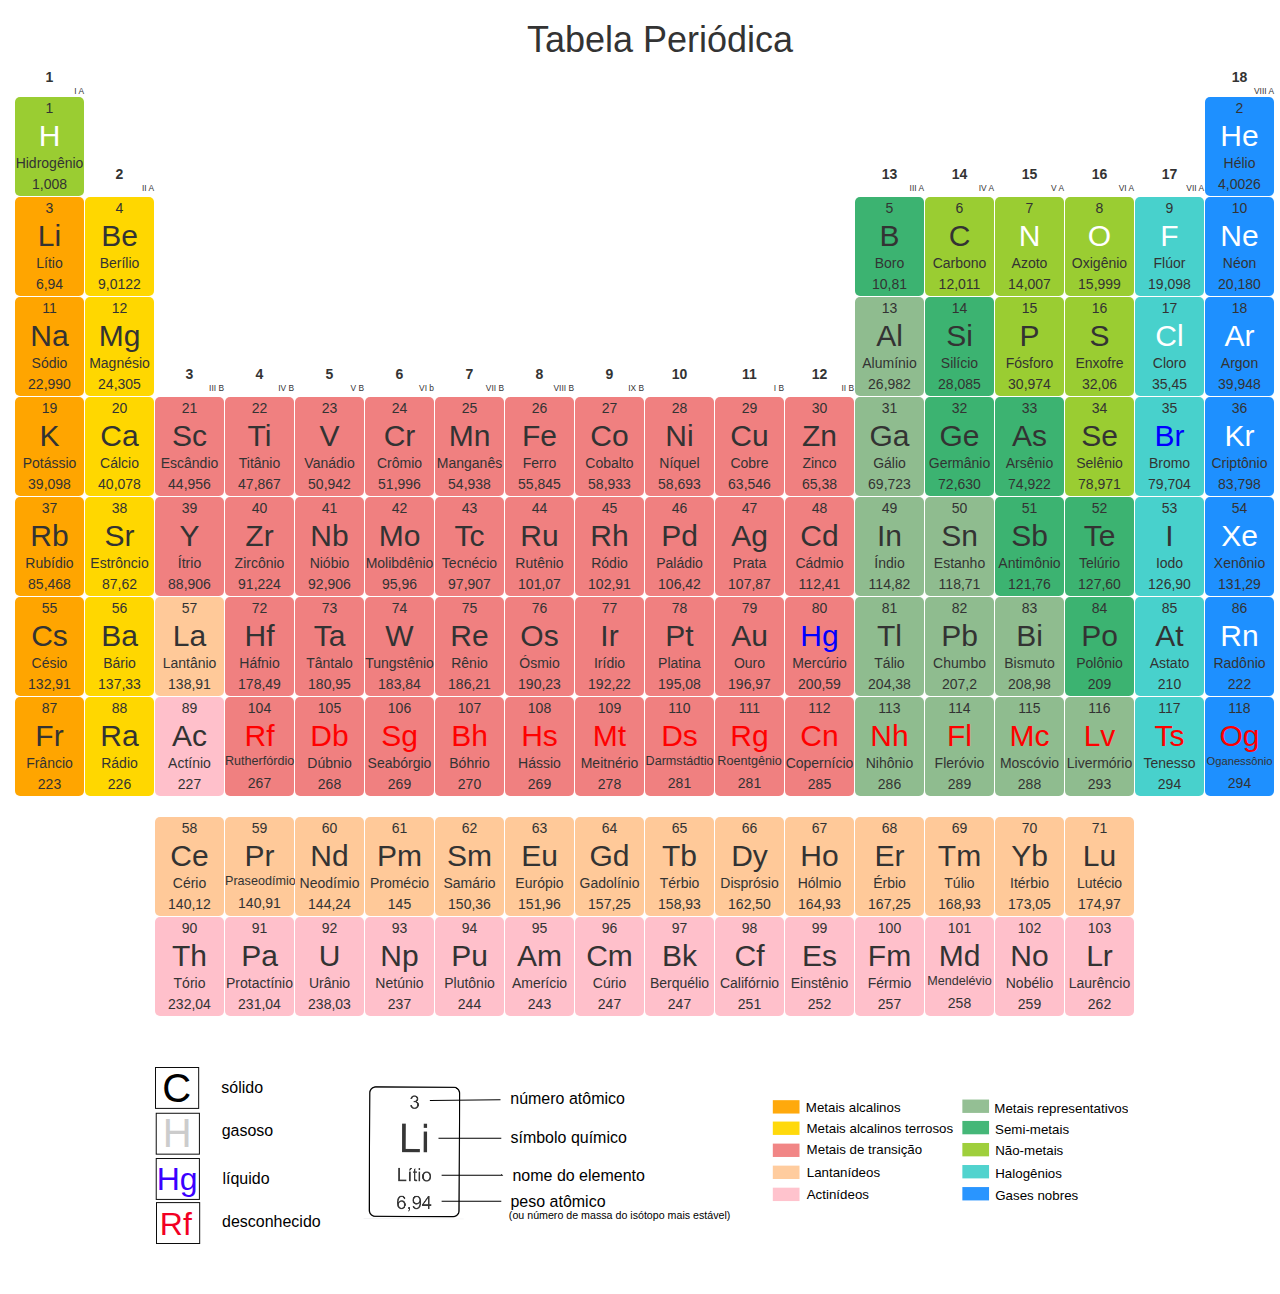
==== commit 83e3cb68: "adiciona maioria das imagens" ====
--- a/index.html
+++ b/index.html
@@ -626,7 +626,7 @@
 				<div class="elemento elemento--rosa">
 					<p class="elemento__num-atom text-center">104</p>
 					<h2 class="elemento__sigla text--red text-center">Rf</h2>
-					<p class="elemento__nome text-center">Rutherfórdio</p>
+					<p class="elemento__nome text-center medium-font">Rutherfórdio</p>
 					<p class="elemento__massa text-center">267</p>
 				</div>
 				<div class="elemento elemento--rosa">
@@ -662,13 +662,13 @@
 				<div class="elemento elemento--rosa">
 					<p class="elemento__num-atom text-center">110</p>
 					<h2 class="elemento__sigla text--red text-center">Ds</h2>
-					<p class="elemento__nome text-center">Darmstádtio</p>
+					<p class="elemento__nome text-center medium-font">Darmstádtio</p>
 					<p class="elemento__massa text-center">281</p>
 				</div>
 				<div class="elemento elemento--rosa">
 					<p class="elemento__num-atom text-center">111</p>
 					<h2 class="elemento__sigla text--red text-center">Rg</h2>
-					<p class="elemento__nome text-center">Roentgênio</p>
+					<p class="elemento__nome text-center medium-font">Roentgênio</p>
 					<p class="elemento__massa text-center">281</p>
 				</div>
 				<div class="elemento elemento--rosa">
@@ -710,7 +710,7 @@
 				<div class="elemento elemento--azul">
 					<p class="elemento__num-atom text-center">118</p>
 					<h2 class="elemento__sigla text--red text-center">Og</h2>
-					<p class="elemento__nome text-center">Oganessônio</p>
+					<p class="elemento__nome text-center small-font">Oganessônio</p>
 					<p class="elemento__massa text-center">294</p>
 				</div>
 
@@ -730,7 +730,7 @@
 				<div class="elemento elemento--pessego">
 					<p class="elemento__num-atom text-center">59</p>
 					<h2 class="elemento__sigla text-center">Pr</h2>
-					<p class="elemento__nome text-center">Praseodímio</p>
+					<p class="elemento__nome text-center medium-font">Praseodímio</p>
 					<p class="elemento__massa text-center">140,91</p>
 				</div>
 				<div class="elemento elemento--pessego">
@@ -776,31 +776,31 @@
 					<p class="elemento__massa text-center">162,50</p>
 				</div>
 				<div class="elemento elemento--pessego">
-					<p class="elemento__num-atom text-center">64</p>
+					<p class="elemento__num-atom text-center">67</p>
 					<h2 class="elemento__sigla text-center">Ho</h2>
 					<p class="elemento__nome text-center">Hólmio</p>
 					<p class="elemento__massa text-center">164,93</p>
 				</div>
 				<div class="elemento elemento--pessego">
-					<p class="elemento__num-atom text-center">65</p>
+					<p class="elemento__num-atom text-center">68</p>
 					<h2 class="elemento__sigla text-center">Er</h2>
 					<p class="elemento__nome text-center">Érbio</p>
 					<p class="elemento__massa text-center">167,25</p>
 				</div>
 				<div class="elemento elemento--pessego">
-					<p class="elemento__num-atom text-center">66</p>
+					<p class="elemento__num-atom text-center">69</p>
 					<h2 class="elemento__sigla text-center">Tm</h2>
 					<p class="elemento__nome text-center">Túlio</p>
 					<p class="elemento__massa text-center">168,93</p>
 				</div>
 				<div class="elemento elemento--pessego">
-					<p class="elemento__num-atom text-center">67</p>
+					<p class="elemento__num-atom text-center">70</p>
 					<h2 class="elemento__sigla text-center">Yb</h2>
 					<p class="elemento__nome text-center">Itérbio</p>
 					<p class="elemento__massa text-center">173,05</p>
 				</div>
 				<div class="elemento elemento--pessego">
-					<p class="elemento__num-atom text-center">68</p>
+					<p class="elemento__num-atom text-center">71</p>
 					<h2 class="elemento__sigla text-center">Lu</h2>
 					<p class="elemento__nome text-center">Lutécio</p>
 					<p class="elemento__massa text-center">174,97</p>
@@ -880,7 +880,7 @@
 				<div class="elemento elemento--rosa-claro">
 					<p class="elemento__num-atom text-center">101</p>
 					<h2 class="elemento__sigla text-center">Md</h2>
-					<p class="elemento__nome text-center">Mendelévio</p>
+					<p class="elemento__nome text-center medium-font">Mendelévio</p>
 					<p class="elemento__massa text-center">258</p>
 				</div>
 				<div class="elemento elemento--rosa-claro">
--- a/css/style.css
+++ b/css/style.css
@@ -106,6 +106,16 @@
 	margin-bottom: 1px; 
 }
 
+.small-font {
+	font-size: 0.8em;
+	margin-bottom: 4px;
+}
+
+.medium-font {
+	font-size: 0.9em;
+	margin-bottom: 2px;
+}
+
 .elemento__massa {
 	margin-top: 1px;
 	margin-bottom: 1px; 
@@ -155,8 +165,8 @@
 	transform:translateY(-50%);
 
 	background-color: white;
-	margin-top: 200px;
-	width: 40vw;
+	margin-top: 300px;
+	width: 62vw;
 	height: 500px;
 	border-radius: 20px;
 	text-align: center;
